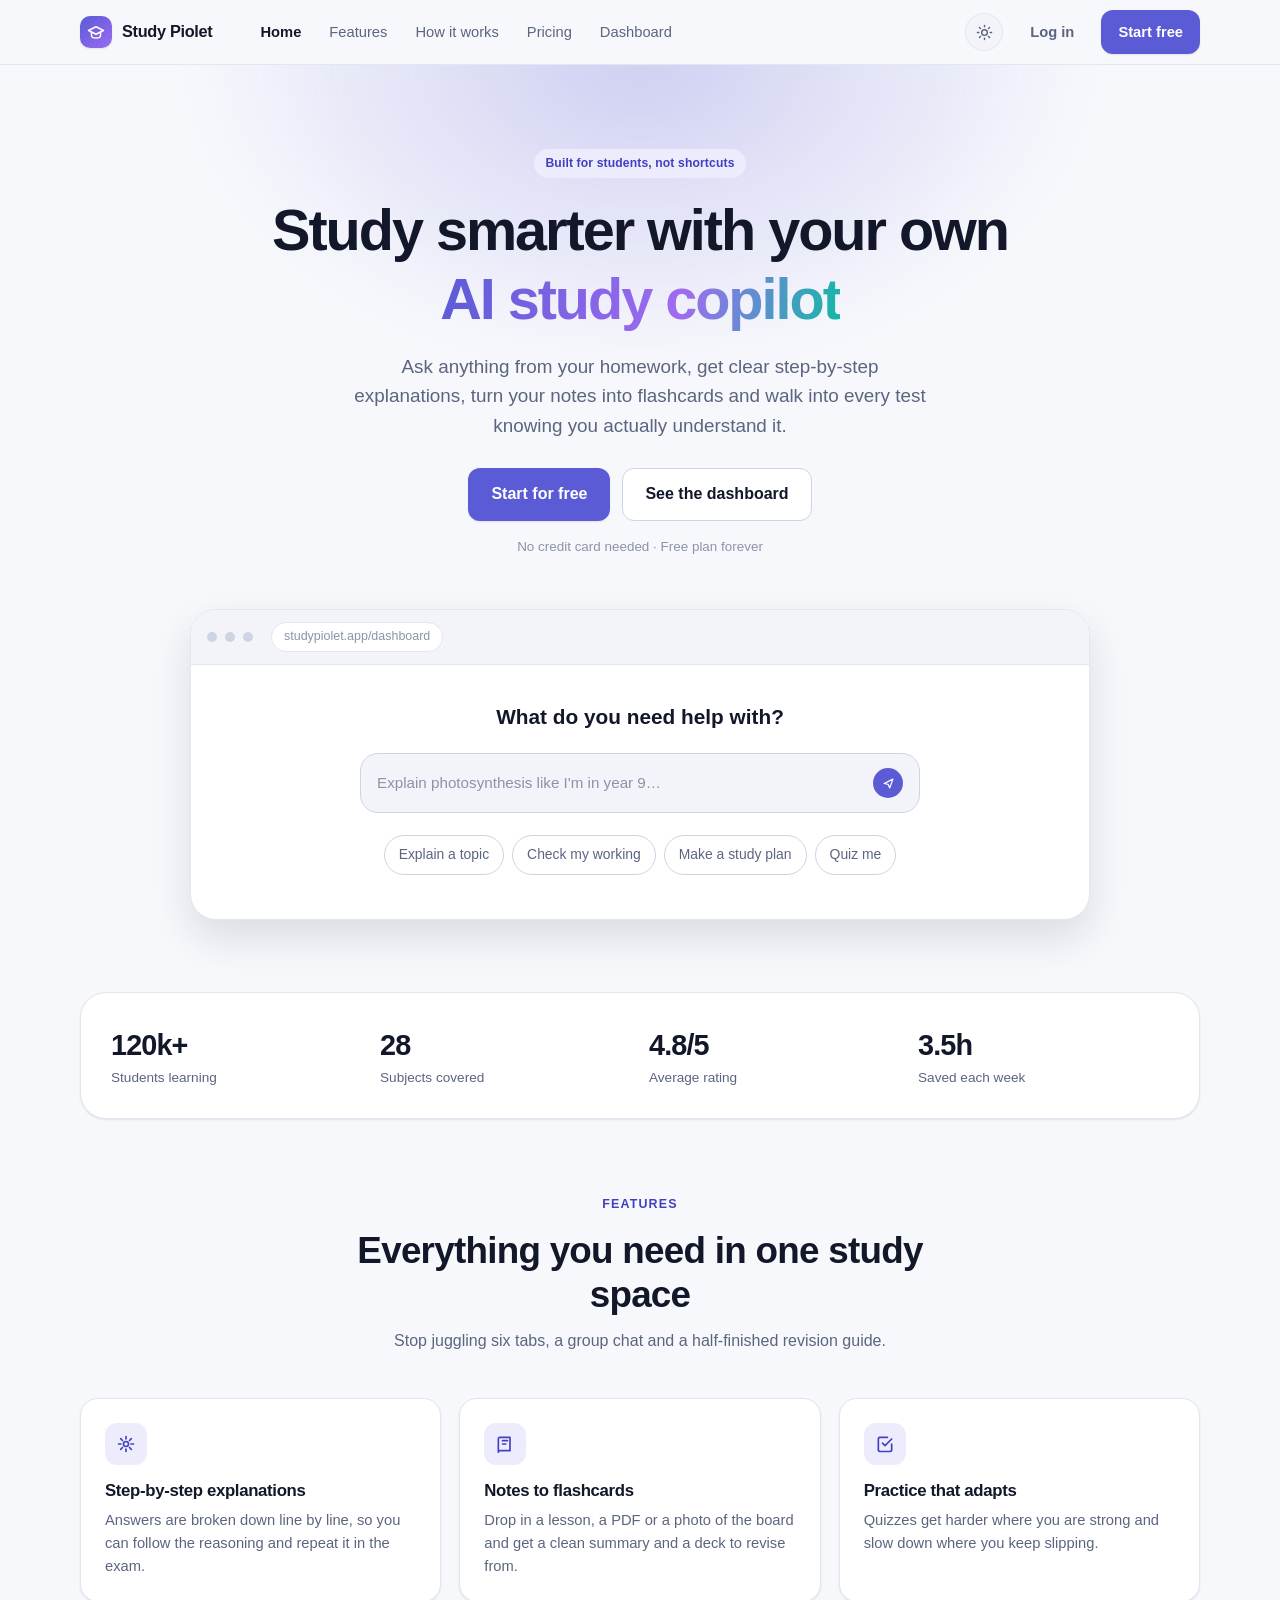
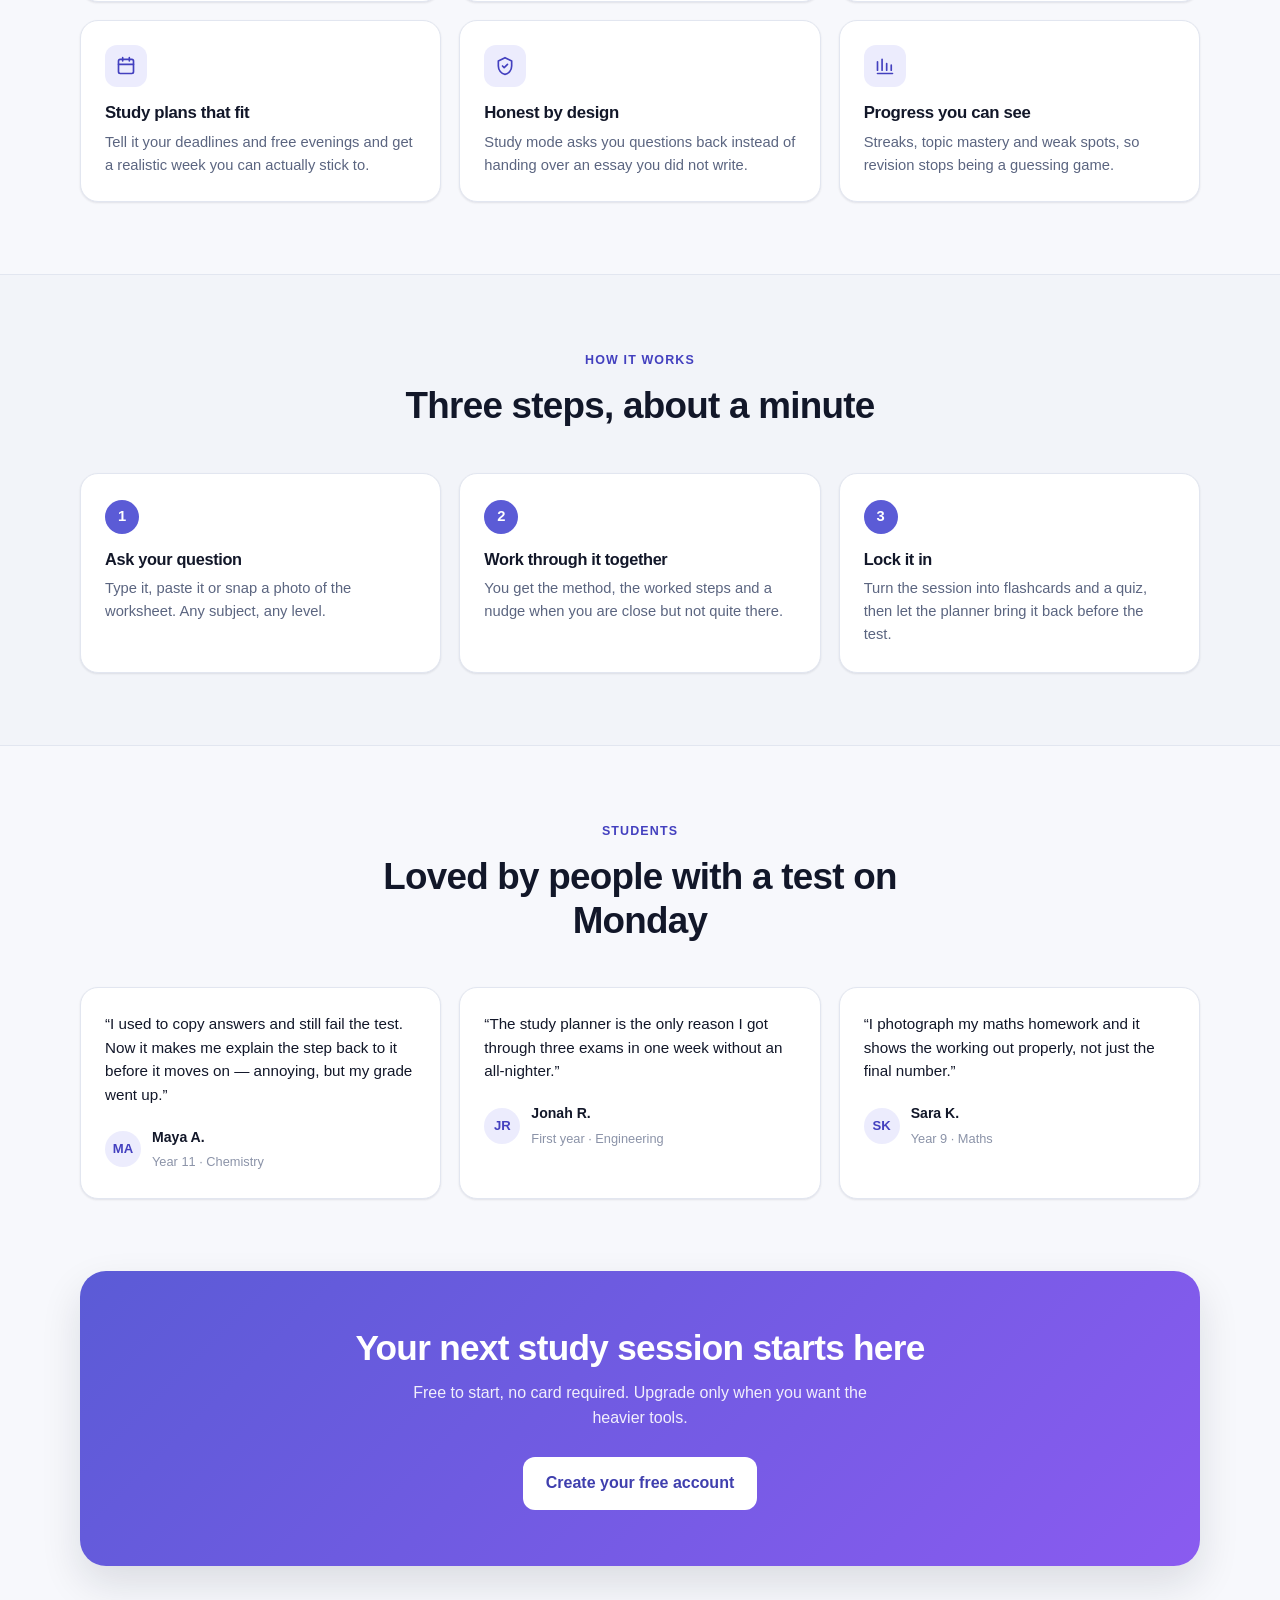
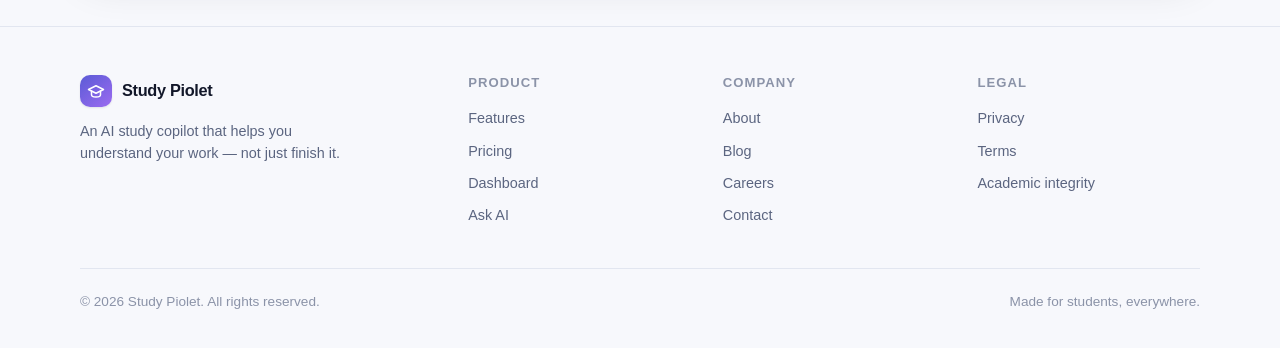
==== index.html @ 20c4942c "Add files via upload" ====
<!doctype html>
<html lang="en" data-theme="light">
<head>
<meta charset="utf-8" />
<meta name="viewport" content="width=device-width, initial-scale=1" />
<title>Study Piolet — Your AI study copilot</title>
<meta name="description" content="Study Piolet helps students understand homework, revise faster and stay on top of every subject — with step-by-step explanations instead of just answers." />
<link rel="icon" href="data:image/svg+xml,<svg xmlns='http://www.w3.org/2000/svg' viewBox='0 0 100 100'><rect width='100' height='100' rx='26' fill='%235b5bd6'/><path d='M50 22 84 40 50 58 16 40z' fill='white'/><path d='M30 48v18c0 7 9 12 20 12s20-5 20-12V48' stroke='white' stroke-width='7' fill='none' stroke-linecap='round'/></svg>" />
<style data-sp="core">
/* ============================================================
   Study Piolet — shared styles
   ============================================================ */

/* ---------- Tokens ---------- */
:root {
  --bg: #f7f8fc;
  --surface: #ffffff;
  --surface-2: #f2f4f9;
  --surface-3: #e9ecf5;
  --border: #e2e6f0;
  --border-strong: #cdd4e4;
  --text: #121729;
  --text-muted: #5b6580;
  --text-faint: #8b93a8;

  --brand: #5b5bd6;
  --brand-hover: #4b4bc4;
  --brand-soft: #ececfd;
  --brand-text: #4340bf;
  --accent: #14b8a6;
  --accent-soft: #dcfbf5;
  --warn-soft: #fff3da;
  --warn-text: #92610a;

  --shadow-sm: 0 1px 2px rgba(18, 23, 41, .06), 0 1px 3px rgba(18, 23, 41, .04);
  --shadow-md: 0 4px 12px rgba(18, 23, 41, .07), 0 2px 4px rgba(18, 23, 41, .04);
  --shadow-lg: 0 18px 40px rgba(18, 23, 41, .12);

  --r-sm: 8px;
  --r-md: 12px;
  --r-lg: 18px;
  --r-xl: 26px;

  --sidebar-w: 248px;
  --topbar-h: 64px;
  --maxw: 1160px;

  --font: "Inter", -apple-system, BlinkMacSystemFont, "Segoe UI", Roboto, Helvetica, Arial, sans-serif;
}

:root[data-theme="dark"] {
  --bg: #0d1017;
  --surface: #151923;
  --surface-2: #1b2130;
  --surface-3: #232a3c;
  --border: #262d3d;
  --border-strong: #38415a;
  --text: #eef1f8;
  --text-muted: #a2abc2;
  --text-faint: #7c869e;

  --brand: #7b7bf0;
  --brand-hover: #8d8df5;
  --brand-soft: #1e2140;
  --brand-text: #b3b3ff;
  --accent: #2dd4bf;
  --accent-soft: #10312f;
  --warn-soft: #3a2c0e;
  --warn-text: #f0c86a;

  --shadow-sm: 0 1px 2px rgba(0, 0, 0, .4);
  --shadow-md: 0 4px 14px rgba(0, 0, 0, .45);
  --shadow-lg: 0 20px 44px rgba(0, 0, 0, .55);
}

/* ---------- Base ---------- */
*, *::before, *::after { box-sizing: border-box; }

html { -webkit-text-size-adjust: 100%; }

body {
  margin: 0;
  font-family: var(--font);
  background: var(--bg);
  color: var(--text);
  line-height: 1.55;
  -webkit-font-smoothing: antialiased;
}

h1, h2, h3, h4 { margin: 0; line-height: 1.2; letter-spacing: -.02em; font-weight: 650; }
p { margin: 0; }
a { color: inherit; text-decoration: none; }
img, svg { display: block; max-width: 100%; }
button, input, textarea, select { font: inherit; color: inherit; }

:focus-visible {
  outline: 2px solid var(--brand);
  outline-offset: 2px;
  border-radius: 4px;
}

.container { width: 100%; max-width: var(--maxw); margin-inline: auto; padding-inline: 20px; }
.muted { color: var(--text-muted); }
.faint { color: var(--text-faint); }
.center { text-align: center; }
.sr-only {
  position: absolute; width: 1px; height: 1px; padding: 0; margin: -1px;
  overflow: hidden; clip: rect(0 0 0 0); white-space: nowrap; border: 0;
}

/* ---------- Brand mark ---------- */
.brand { display: inline-flex; align-items: center; gap: 10px; font-weight: 700; letter-spacing: -.02em; }
.brand-mark {
  width: 32px; height: 32px; border-radius: 10px; flex: none;
  display: grid; place-items: center;
  background: linear-gradient(140deg, var(--brand), #9b6bf0);
  color: #fff; box-shadow: var(--shadow-sm);
}
.brand-mark svg { width: 18px; height: 18px; }
.brand-name { font-size: 1.02rem; white-space: nowrap; }

/* ---------- Buttons ---------- */
.btn {
  --btn-bg: var(--surface);
  --btn-fg: var(--text);
  --btn-bd: var(--border-strong);
  display: inline-flex; align-items: center; justify-content: center; gap: 8px;
  padding: 10px 16px; border-radius: var(--r-md);
  background: var(--btn-bg); color: var(--btn-fg);
  border: 1px solid var(--btn-bd);
  font-size: .92rem; font-weight: 560; cursor: pointer;
  transition: transform .12s ease, background .15s ease, border-color .15s ease, opacity .15s ease;
  white-space: nowrap;
}
.btn:hover { transform: translateY(-1px); }
.btn:active { transform: translateY(0); }
.btn svg { width: 16px; height: 16px; }

.btn-primary { --btn-bg: var(--brand); --btn-fg: #fff; --btn-bd: transparent; box-shadow: var(--shadow-sm); }
.btn-primary:hover { --btn-bg: var(--brand-hover); }
.btn-ghost { --btn-bg: transparent; --btn-bd: transparent; color: var(--text-muted); }
.btn-ghost:hover { --btn-bg: var(--surface-2); color: var(--text); }
.btn-soft { --btn-bg: var(--brand-soft); --btn-fg: var(--brand-text); --btn-bd: transparent; }
.btn-danger { --btn-fg: #d94a4a; --btn-bd: var(--border-strong); }
.btn-danger:hover { --btn-bg: rgba(217, 74, 74, .08); }
.btn-lg { padding: 13px 22px; font-size: 1rem; border-radius: var(--r-md); }
.btn-block { width: 100%; }

/* ---------- Form fields ---------- */
.field { display: block; margin-bottom: 16px; }
.field-label { display: block; font-size: .85rem; font-weight: 560; margin-bottom: 6px; }
.input, .select, .textarea {
  width: 100%; padding: 11px 13px;
  background: var(--surface); border: 1px solid var(--border-strong);
  border-radius: var(--r-md); font-size: .95rem;
  transition: border-color .15s ease, box-shadow .15s ease;
}
.input::placeholder, .textarea::placeholder { color: var(--text-faint); }
.input:focus, .select:focus, .textarea:focus {
  outline: none; border-color: var(--brand);
  box-shadow: 0 0 0 3px color-mix(in srgb, var(--brand) 18%, transparent);
}
.textarea { resize: vertical; min-height: 96px; }
.hint { font-size: .8rem; color: var(--text-faint); margin-top: 6px; }

/* Switch */
.switch { position: relative; display: inline-flex; flex: none; width: 44px; height: 26px; }
.switch input { position: absolute; opacity: 0; width: 100%; height: 100%; margin: 0; cursor: pointer; }
.switch span {
  position: absolute; inset: 0; border-radius: 999px;
  background: var(--surface-3); border: 1px solid var(--border-strong);
  transition: background .18s ease, border-color .18s ease; pointer-events: none;
}
.switch span::after {
  content: ""; position: absolute; top: 3px; left: 3px;
  width: 18px; height: 18px; border-radius: 50%; background: #fff;
  box-shadow: var(--shadow-sm); transition: transform .18s ease;
}
.switch input:checked + span { background: var(--brand); border-color: var(--brand); }
.switch input:checked + span::after { transform: translateX(18px); }
.switch input:focus-visible + span { outline: 2px solid var(--brand); outline-offset: 2px; }

/* ---------- Badges / chips ---------- */
.badge {
  display: inline-flex; align-items: center; gap: 6px;
  padding: 4px 10px; border-radius: 999px;
  font-size: .76rem; font-weight: 560; letter-spacing: .01em;
  background: var(--surface-2); color: var(--text-muted); border: 1px solid var(--border);
}
.badge-brand { background: var(--brand-soft); color: var(--brand-text); border-color: transparent; }
.badge-accent { background: var(--accent-soft); color: var(--accent); border-color: transparent; }
.badge-warn { background: var(--warn-soft); color: var(--warn-text); border-color: transparent; }

.chip {
  display: inline-flex; align-items: center; gap: 7px;
  padding: 8px 14px; border-radius: 999px; cursor: pointer;
  background: var(--surface); border: 1px solid var(--border-strong);
  font-size: .87rem; color: var(--text-muted);
  transition: border-color .15s ease, color .15s ease, background .15s ease;
}
.chip:hover { border-color: var(--brand); color: var(--text); background: var(--surface-2); }

/* ---------- Cards ---------- */
.card {
  background: var(--surface); border: 1px solid var(--border);
  border-radius: var(--r-lg); box-shadow: var(--shadow-sm);
}
.card-pad { padding: 22px; }

/* ---------- Theme toggle ---------- */
.theme-toggle {
  width: 38px; height: 38px; flex: none; display: grid; place-items: center;
  border-radius: 50%; cursor: pointer;
  background: var(--surface-2); border: 1px solid var(--border);
  color: var(--text-muted); transition: color .15s ease, border-color .15s ease;
}
.theme-toggle:hover { color: var(--text); border-color: var(--border-strong); }
.theme-toggle svg { width: 17px; height: 17px; }
:root[data-theme="dark"] .icon-sun, :root:not([data-theme="dark"]) .icon-moon { display: none; }

/* ============================================================
   Marketing site (landing / pricing / auth header)
   ============================================================ */
.site-header {
  position: sticky; top: 0; z-index: 40;
  background: color-mix(in srgb, var(--bg) 85%, transparent);
  backdrop-filter: blur(12px);
  border-bottom: 1px solid var(--border);
}
.site-header .container { display: flex; align-items: center; gap: 18px; height: var(--topbar-h); }
.site-nav { display: flex; align-items: center; gap: 4px; margin-left: 18px; }
.site-nav a {
  padding: 8px 12px; border-radius: var(--r-sm);
  font-size: .92rem; color: var(--text-muted); transition: color .15s ease, background .15s ease;
}
.site-nav a:hover { color: var(--text); background: var(--surface-2); }
.site-nav a[aria-current="page"] { color: var(--text); font-weight: 560; }
.header-actions { display: flex; align-items: center; gap: 10px; margin-left: auto; }

.nav-toggle { display: none; }
.site-nav .nav-login { display: none; }

@media (max-width: 860px) {
  .site-nav {
    position: absolute; top: var(--topbar-h); left: 0; right: 0;
    flex-direction: column; align-items: stretch; gap: 2px; margin: 0; padding: 12px 20px 18px;
    background: var(--surface); border-bottom: 1px solid var(--border);
    box-shadow: var(--shadow-md);
  }
  .site-nav:not(.open) { display: none; }
  .site-nav a { padding: 12px; font-size: 1rem; }
  .header-actions .btn:not(.btn-primary) { display: none; }
  .nav-toggle { display: grid; }
  .site-nav .nav-login { display: block; color: var(--brand-text); font-weight: 560; }
}

/* Hero */
.hero { position: relative; overflow: hidden; padding: 84px 0 64px; }
.hero::before {
  content: ""; position: absolute; z-index: 0;
  top: -320px; left: 50%; transform: translateX(-50%);
  width: 900px; height: 620px; border-radius: 50%;
  background: radial-gradient(closest-side, color-mix(in srgb, var(--brand) 26%, transparent), transparent);
  filter: blur(18px); pointer-events: none;
}
.hero .container { position: relative; z-index: 1; }
.hero-inner { max-width: 760px; margin-inline: auto; text-align: center; }
.hero h1 { font-size: clamp(2.2rem, 6vw, 3.6rem); letter-spacing: -.035em; margin-bottom: 18px; }
.hero h1 .grad {
  background: linear-gradient(100deg, var(--brand), #a06bf0 60%, var(--accent));
  -webkit-background-clip: text; background-clip: text; color: transparent;
}
.hero-sub { font-size: clamp(1rem, 2.4vw, 1.18rem); color: var(--text-muted); max-width: 580px; margin: 0 auto 28px; }
.hero-cta { display: flex; flex-wrap: wrap; gap: 12px; justify-content: center; }
.hero-note { margin-top: 16px; font-size: .84rem; color: var(--text-faint); }

/* Hero preview panel */
.hero-preview {
  margin: 52px auto 0; max-width: 900px;
  background: var(--surface); border: 1px solid var(--border);
  border-radius: var(--r-xl); box-shadow: var(--shadow-lg); overflow: hidden;
}
.preview-bar {
  display: flex; align-items: center; gap: 8px;
  padding: 12px 16px; border-bottom: 1px solid var(--border); background: var(--surface-2);
}
.dot { width: 10px; height: 10px; border-radius: 50%; background: var(--border-strong); }
.preview-url {
  margin-left: 10px; font-size: .78rem; color: var(--text-faint);
  padding: 4px 12px; border-radius: 999px; background: var(--surface); border: 1px solid var(--border);
}
.preview-body { padding: 36px 28px 44px; text-align: center; }
.preview-body .preview-q { font-size: 1.3rem; font-weight: 600; margin-bottom: 20px; }
.preview-input {
  display: flex; align-items: center; gap: 12px; max-width: 560px; margin: 0 auto 22px;
  padding: 14px 16px; border-radius: var(--r-lg);
  background: var(--surface-2); border: 1px solid var(--border-strong);
  color: var(--text-faint); font-size: .95rem; text-align: left;
}
.preview-input .send {
  margin-left: auto; width: 30px; height: 30px; border-radius: 50%; flex: none;
  display: grid; place-items: center; background: var(--brand); color: #fff;
}
.preview-input .send svg { width: 15px; height: 15px; }
.preview-chips { display: flex; flex-wrap: wrap; gap: 8px; justify-content: center; }

/* Sections */
.section { padding: 72px 0; }
.section-head { max-width: 640px; margin: 0 auto 44px; text-align: center; }
.section-head h2 { font-size: clamp(1.7rem, 4vw, 2.3rem); margin-bottom: 12px; }
.section-head p { color: var(--text-muted); }
.eyebrow {
  display: inline-block; margin-bottom: 14px;
  font-size: .78rem; font-weight: 600; letter-spacing: .09em; text-transform: uppercase; color: var(--brand-text);
}

.grid { display: grid; gap: 18px; }
.grid-3 { grid-template-columns: repeat(3, 1fr); }
.grid-4 { grid-template-columns: repeat(4, 1fr); }
@media (max-width: 900px) { .grid-3, .grid-4 { grid-template-columns: repeat(2, 1fr); } }
@media (max-width: 600px) { .grid-3, .grid-4 { grid-template-columns: 1fr; } }

.feature { padding: 24px; }
.feature-icon {
  width: 42px; height: 42px; border-radius: var(--r-md); display: grid; place-items: center;
  background: var(--brand-soft); color: var(--brand-text); margin-bottom: 16px;
}
.feature-icon svg { width: 20px; height: 20px; }
.feature h3 { font-size: 1.05rem; margin-bottom: 8px; }
.feature p { font-size: .92rem; color: var(--text-muted); }

/* Steps */
.steps { counter-reset: step; }
.step { position: relative; padding: 26px 24px; }
.step-num {
  width: 34px; height: 34px; border-radius: 50%; display: grid; place-items: center;
  background: var(--brand); color: #fff; font-weight: 650; font-size: .92rem; margin-bottom: 16px;
}
.step h3 { font-size: 1.02rem; margin-bottom: 8px; }
.step p { font-size: .92rem; color: var(--text-muted); }

/* Stats strip */
.stats-strip {
  display: grid; grid-template-columns: repeat(4, 1fr); gap: 18px;
  padding: 30px; border-radius: var(--r-xl);
  background: var(--surface); border: 1px solid var(--border); box-shadow: var(--shadow-sm);
}
.stat-val { font-size: 1.8rem; font-weight: 680; letter-spacing: -.03em; }
.stat-lbl { font-size: .85rem; color: var(--text-muted); }
@media (max-width: 720px) { .stats-strip { grid-template-columns: repeat(2, 1fr); } }

/* Quote cards */
.quote { padding: 24px; }
.quote p { font-size: .95rem; margin-bottom: 18px; }
.quote-by { display: flex; align-items: center; gap: 11px; }
.avatar {
  width: 36px; height: 36px; border-radius: 50%; flex: none; display: grid; place-items: center;
  background: var(--brand-soft); color: var(--brand-text); font-size: .82rem; font-weight: 650;
}
.quote-by .name { font-size: .88rem; font-weight: 560; }
.quote-by .meta { font-size: .8rem; color: var(--text-faint); }

/* CTA band */
.cta-band {
  padding: 56px 32px; border-radius: var(--r-xl); text-align: center;
  background: linear-gradient(135deg, var(--brand), #8a5bf0);
  color: #fff; box-shadow: var(--shadow-lg);
}
.cta-band h2 { font-size: clamp(1.6rem, 4vw, 2.2rem); margin-bottom: 12px; }
.cta-band p { opacity: .9; max-width: 460px; margin: 0 auto 26px; }
.cta-band .btn { --btn-bg: #fff; --btn-fg: #3f3fae; --btn-bd: transparent; }

/* Footer */
.site-footer { border-top: 1px solid var(--border); padding: 48px 0 36px; margin-top: 40px; }
.footer-grid { display: grid; grid-template-columns: 1.6fr repeat(3, 1fr); gap: 32px; }
.footer-grid p { font-size: .9rem; color: var(--text-muted); margin-top: 12px; max-width: 280px; }
.footer-col h4 { font-size: .82rem; text-transform: uppercase; letter-spacing: .08em; color: var(--text-faint); margin-bottom: 12px; }
.footer-col a { display: block; font-size: .9rem; color: var(--text-muted); padding: 5px 0; }
.footer-col a:hover { color: var(--text); }
.footer-bottom {
  display: flex; flex-wrap: wrap; gap: 12px; justify-content: space-between;
  margin-top: 36px; padding-top: 22px; border-top: 1px solid var(--border);
  font-size: .85rem; color: var(--text-faint);
}
@media (max-width: 760px) { .footer-grid { grid-template-columns: 1fr 1fr; } }

/* ============================================================
   Auth page
   ============================================================ */
.auth-wrap { display: grid; grid-template-columns: 1fr 1fr; min-height: 100vh; }
.auth-aside {
  position: relative; overflow: hidden; padding: 48px;
  display: flex; flex-direction: column; justify-content: space-between;
  background: linear-gradient(150deg, #4b46c9, #7b4fd8 55%, #2fa8a0);
  color: #fff;
}
.auth-aside::after {
  content: ""; position: absolute; right: -140px; bottom: -160px;
  width: 420px; height: 420px; border-radius: 50%; background: rgba(255, 255, 255, .12);
}
.auth-aside-body { position: relative; z-index: 1; max-width: 400px; }
.auth-aside h2 { font-size: 2rem; margin-bottom: 14px; }
.auth-aside p { opacity: .88; }
.auth-points { list-style: none; padding: 0; margin: 28px 0 0; display: grid; gap: 14px; }
.auth-points li { display: flex; gap: 11px; align-items: flex-start; font-size: .94rem; opacity: .95; }
.auth-points svg { width: 18px; height: 18px; flex: none; margin-top: 2px; }
.auth-quote { position: relative; z-index: 1; font-size: .92rem; opacity: .9; max-width: 380px; }

.auth-main { display: flex; flex-direction: column; padding: 28px 24px 48px; }
.auth-top { display: flex; align-items: center; gap: 12px; }
.auth-top .theme-toggle { margin-left: auto; }
.auth-card { width: 100%; max-width: 396px; margin: auto; padding: 8px 0; }
.auth-card h1 { font-size: 1.7rem; margin-bottom: 8px; }
.auth-card .panel > .muted { font-size: .94rem; margin-bottom: 26px; }

.tabs {
  display: grid; grid-template-columns: 1fr 1fr; gap: 4px; padding: 4px; margin-bottom: 24px;
  background: var(--surface-2); border: 1px solid var(--border); border-radius: var(--r-md);
}
.tabs button {
  padding: 9px; border: 0; border-radius: var(--r-sm); background: transparent;
  color: var(--text-muted); font-size: .9rem; font-weight: 560; cursor: pointer;
  transition: background .15s ease, color .15s ease;
}
.tabs button[aria-selected="true"] { background: var(--surface); color: var(--text); box-shadow: var(--shadow-sm); }

.oauth-row { display: grid; gap: 10px; margin-bottom: 20px; }
.divider { display: flex; align-items: center; gap: 12px; margin: 20px 0; color: var(--text-faint); font-size: .8rem; }
.divider::before, .divider::after { content: ""; flex: 1; height: 1px; background: var(--border); }
.form-row { display: flex; align-items: center; justify-content: space-between; gap: 12px; margin-bottom: 18px; font-size: .86rem; }
.checkline { display: flex; align-items: center; gap: 8px; color: var(--text-muted); cursor: pointer; }
.auth-alt { margin-top: 22px; font-size: .9rem; color: var(--text-muted); text-align: center; }
.auth-alt button { background: none; border: 0; padding: 0; color: var(--brand-text); font-weight: 560; cursor: pointer; }
.link { color: var(--brand-text); font-weight: 560; }
.link:hover { text-decoration: underline; }

@media (max-width: 900px) { .auth-wrap { grid-template-columns: 1fr; } .auth-aside { display: none; } }

/* ============================================================
   App shell (dashboard / chat / settings)
   ============================================================ */
.app { min-height: 100vh; }

.sidebar {
  position: fixed; inset: 0 auto 0 0; z-index: 60;
  width: var(--sidebar-w); display: flex; flex-direction: column;
  padding: 18px 14px; background: var(--surface); border-right: 1px solid var(--border);
  overflow-y: auto; overscroll-behavior: contain;
}
.sidebar-brand { padding: 4px 8px 20px; }
.side-nav { display: grid; gap: 3px; }
.side-label {
  padding: 18px 10px 8px; font-size: .72rem; font-weight: 600;
  letter-spacing: .09em; text-transform: uppercase; color: var(--text-faint);
}
.side-link {
  display: flex; align-items: center; gap: 11px;
  padding: 9px 11px; border-radius: var(--r-md);
  font-size: .91rem; color: var(--text-muted);
  transition: background .15s ease, color .15s ease;
}
.side-link svg { width: 17px; height: 17px; flex: none; }
.side-link:hover { background: var(--surface-2); color: var(--text); }
.side-link[aria-current="page"] { background: var(--brand-soft); color: var(--brand-text); font-weight: 560; }
.side-link .count { margin-left: auto; font-size: .76rem; color: var(--text-faint); }

.side-foot { margin-top: auto; display: grid; gap: 12px; }
.usage-card { padding: 14px; border-radius: var(--r-md); background: var(--surface-2); border: 1px solid var(--border); }
.usage-top { display: flex; justify-content: space-between; align-items: center; font-size: .82rem; margin-bottom: 9px; }
.meter { height: 6px; border-radius: 999px; background: var(--surface-3); overflow: hidden; }
.meter i { display: block; height: 100%; border-radius: 999px; background: linear-gradient(90deg, var(--brand), #9b6bf0); }
.usage-card p { font-size: .78rem; color: var(--text-faint); margin-top: 9px; }

.user-pill {
  display: flex; align-items: center; gap: 10px; padding: 9px 10px;
  border-radius: var(--r-md); border: 1px solid var(--border); background: var(--surface);
}
.user-pill > span:last-child { min-width: 0; }
.user-pill .name { font-size: .87rem; font-weight: 560; line-height: 1.2; }
.user-pill .meta { font-size: .76rem; color: var(--text-faint); }

.app-main { margin-left: var(--sidebar-w); min-height: 100vh; display: flex; flex-direction: column; }

.topbar {
  position: sticky; top: 0; z-index: 30;
  display: flex; align-items: center; gap: 12px; height: var(--topbar-h);
  padding: 0 24px; border-bottom: 1px solid var(--border);
  background: color-mix(in srgb, var(--bg) 88%, transparent); backdrop-filter: blur(12px);
}
.topbar h1 { font-size: 1.05rem; font-weight: 620; }
.topbar .spacer { margin-left: auto; }
.topbar-actions { display: flex; align-items: center; gap: 10px; }

.icon-btn {
  width: 38px; height: 38px; flex: none; display: grid; place-items: center;
  border-radius: var(--r-md); cursor: pointer;
  background: transparent; border: 1px solid transparent; color: var(--text-muted);
  transition: background .15s ease, color .15s ease;
}
.icon-btn:hover { background: var(--surface-2); color: var(--text); }
.icon-btn svg { width: 19px; height: 19px; }

.menu-btn { display: none; }
.scrim { display: none; }

@media (max-width: 1000px) {
  .sidebar { transform: translateX(-100%); transition: transform .22s ease; box-shadow: var(--shadow-lg); }
  .sidebar.open { transform: none; }
  .app-main { margin-left: 0; }
  .menu-btn { display: grid; }
  .scrim.show { display: block; position: fixed; inset: 0; z-index: 50; background: rgba(8, 10, 18, .5); }
}

.page { flex: 1; width: 100%; max-width: 1000px; margin-inline: auto; padding: 32px 24px 64px; }

/* Keep the top bar from crowding on phones: actions collapse to icons. */
@media (max-width: 640px) {
  .topbar h1 { font-size: 1rem; }
  .topbar-actions { gap: 2px; }
  .topbar-actions .btn { font-size: 0; gap: 0; padding: 9px; border-radius: var(--r-md); }
  .topbar-actions .btn svg { width: 19px; height: 19px; }
}
@media (max-width: 640px) { .page { padding: 24px 16px 48px; } .topbar { padding: 0 14px; } }

/* ---------- Dashboard ---------- */
.greeting { margin-bottom: 26px; }
.greeting h2 { font-size: clamp(1.5rem, 4vw, 2rem); margin-bottom: 6px; }

.ask-box {
  padding: 20px; border-radius: var(--r-xl);
  background: var(--surface); border: 1px solid var(--border-strong);
  box-shadow: var(--shadow-md); transition: border-color .15s ease, box-shadow .15s ease;
}
.ask-box:focus-within { border-color: var(--brand); box-shadow: var(--shadow-md), 0 0 0 4px color-mix(in srgb, var(--brand) 14%, transparent); }
.ask-box textarea {
  width: 100%; border: 0; background: transparent; resize: none; outline: none;
  font-size: clamp(1.05rem, 2.6vw, 1.25rem); line-height: 1.5; min-height: 64px;
}
.ask-box textarea::placeholder { color: var(--text-faint); }
.ask-tools { display: flex; align-items: center; gap: 8px; margin-top: 12px; flex-wrap: wrap; }
.ask-tools .spacer { margin-left: auto; }
.tool-btn {
  display: inline-flex; align-items: center; gap: 7px;
  padding: 7px 12px; border-radius: 999px; cursor: pointer;
  background: var(--surface-2); border: 1px solid var(--border);
  font-size: .84rem; color: var(--text-muted); transition: color .15s ease, border-color .15s ease;
}
.tool-btn:hover { color: var(--text); border-color: var(--border-strong); }
.tool-btn svg { width: 15px; height: 15px; }
.send-btn {
  width: 40px; height: 40px; flex: none; display: grid; place-items: center;
  border-radius: 50%; border: 0; cursor: pointer;
  background: var(--brand); color: #fff; box-shadow: var(--shadow-sm);
  transition: background .15s ease, transform .12s ease;
}
.send-btn:hover { background: var(--brand-hover); transform: translateY(-1px); }
.send-btn svg { width: 17px; height: 17px; }

.suggest-row { display: flex; flex-wrap: wrap; gap: 9px; margin: 16px 0 34px; }

.section-title { display: flex; align-items: center; gap: 12px; margin: 34px 0 14px; }
.section-title h3 { font-size: 1.02rem; }
.section-title a { margin-left: auto; font-size: .86rem; color: var(--brand-text); font-weight: 560; }

.action-card { display: flex; gap: 14px; padding: 18px; transition: transform .14s ease, border-color .14s ease; }
.action-card:hover { transform: translateY(-2px); border-color: var(--border-strong); }
.action-icon {
  width: 38px; height: 38px; flex: none; border-radius: var(--r-md);
  display: grid; place-items: center; background: var(--brand-soft); color: var(--brand-text);
}
.action-icon svg { width: 18px; height: 18px; }
.action-card > span:last-child { display: block; min-width: 0; }
.action-card h4 { font-size: .95rem; margin-bottom: 4px; }
.action-card p { font-size: .85rem; color: var(--text-muted); }

.list { display: grid; gap: 10px; }
.list-item {
  display: flex; align-items: center; gap: 14px; padding: 14px 16px;
  background: var(--surface); border: 1px solid var(--border);
  border-radius: var(--r-md); transition: border-color .14s ease, background .14s ease;
}
.list-item:hover { border-color: var(--border-strong); background: var(--surface-2); }
.list-item .li-icon {
  width: 34px; height: 34px; flex: none; border-radius: var(--r-sm);
  display: grid; place-items: center; background: var(--surface-2); color: var(--text-muted);
}
.list-item .li-icon svg { width: 16px; height: 16px; }
.list-item .li-body { min-width: 0; display: block; }
.list-item .li-title {
  display: block; font-size: .92rem; font-weight: 540;
  white-space: nowrap; overflow: hidden; text-overflow: ellipsis;
}
.list-item .li-meta { display: block; font-size: .8rem; color: var(--text-faint); }
.list-item .li-right { margin-left: auto; font-size: .8rem; color: var(--text-faint); white-space: nowrap; }
@media (max-width: 520px) { .list-item .li-right { display: none; } }

.stat-card { padding: 18px; }
.stat-card .k { font-size: .82rem; color: var(--text-muted); margin-bottom: 6px; }
.stat-card .v { font-size: 1.6rem; font-weight: 680; letter-spacing: -.03em; }
.stat-card .d { font-size: .78rem; color: var(--accent); margin-top: 4px; }

/* ---------- Chat page ---------- */
.chat-layout { display: flex; flex-direction: column; flex: 1; min-height: 0; }
.chat-scroll { flex: 1; overflow-y: auto; padding: 28px 0 8px; }
.chat-inner { width: 100%; max-width: 760px; margin-inline: auto; padding-inline: 24px; }
@media (max-width: 640px) { .chat-inner { padding-inline: 16px; } }

.chat-empty { text-align: center; padding: 48px 0 32px; }
.chat-empty .orb {
  width: 60px; height: 60px; border-radius: 20px; margin: 0 auto 20px;
  display: grid; place-items: center; color: #fff;
  background: linear-gradient(140deg, var(--brand), #9b6bf0); box-shadow: var(--shadow-md);
}
.chat-empty .orb svg { width: 28px; height: 28px; }
.chat-empty h2 { font-size: 1.5rem; margin-bottom: 8px; }
.chat-empty p { color: var(--text-muted); max-width: 400px; margin: 0 auto; font-size: .95rem; }

.prompt-grid { display: grid; grid-template-columns: repeat(2, 1fr); gap: 10px; margin-top: 28px; text-align: left; }
@media (max-width: 600px) { .prompt-grid { grid-template-columns: 1fr; } }
.prompt-card {
  padding: 14px 16px; border-radius: var(--r-md); cursor: pointer;
  background: var(--surface); border: 1px solid var(--border);
  transition: border-color .14s ease, transform .14s ease;
}
.prompt-card:hover { border-color: var(--brand); transform: translateY(-1px); }
.prompt-card .t { display: block; font-size: .9rem; font-weight: 540; margin-bottom: 3px; }
.prompt-card .s { display: block; font-size: .82rem; color: var(--text-faint); }

.msg { display: flex; gap: 13px; margin-bottom: 26px; }
.msg-avatar {
  width: 30px; height: 30px; flex: none; border-radius: 9px;
  display: grid; place-items: center; font-size: .75rem; font-weight: 650;
}
.msg-avatar.you { background: var(--surface-3); color: var(--text-muted); }
.msg-avatar.ai { background: linear-gradient(140deg, var(--brand), #9b6bf0); color: #fff; }
.msg-avatar svg { width: 16px; height: 16px; }
.msg-body { min-width: 0; flex: 1; }
.msg-who { font-size: .82rem; font-weight: 600; margin-bottom: 5px; }
.msg-text { font-size: .95rem; color: var(--text-muted); }
/* Photo attachments */
.msg-image {
  display: block; max-width: 260px; width: 100%; height: auto;
  border-radius: var(--r-md); border: 1px solid var(--border); margin-bottom: 10px;
}
.photo-chip {
  display: flex; align-items: center; gap: 10px;
  padding: 8px 10px; margin-bottom: 10px;
  background: var(--surface); border: 1px solid var(--border-strong);
  border-radius: var(--r-md); font-size: .85rem; color: var(--text-muted);
}
.photo-chip[hidden] { display: none; }
.photo-chip img { width: 38px; height: 38px; object-fit: cover; border-radius: var(--r-sm); flex: none; }
.photo-chip span { overflow: hidden; text-overflow: ellipsis; white-space: nowrap; }
.photo-remove {
  margin-left: auto; flex: none; width: 26px; height: 26px; border-radius: 50%;
  border: 0; cursor: pointer; background: var(--surface-2); color: var(--text-muted);
  font-size: 1.05rem; line-height: 1;
}
.photo-remove:hover { background: var(--surface-3); color: var(--text); }

/* Live chat message styling */
.msg-text { white-space: pre-wrap; }
.msg-text.error { color: #d94a4a; }
.msg-text.typing { display: flex; gap: 5px; align-items: center; height: 22px; }
.msg-text.typing span {
  width: 7px; height: 7px; border-radius: 50%; background: var(--text-faint);
  animation: sp-blink 1.2s infinite ease-in-out;
}
.msg-text.typing span:nth-child(2) { animation-delay: .18s; }
.msg-text.typing span:nth-child(3) { animation-delay: .36s; }
@keyframes sp-blink { 0%, 80%, 100% { opacity: .22; } 40% { opacity: 1; } }

.chat-notice {
  display: flex; flex-wrap: wrap; gap: 6px; align-items: center;
  padding: 12px 14px; margin-bottom: 18px;
  background: var(--brand-soft); color: var(--brand-text);
  border-radius: var(--r-md); font-size: .87rem;
}
.chat-notice[hidden] { display: none; }

.msg-placeholder {
  padding: 16px; border-radius: var(--r-md);
  background: var(--surface-2); border: 1px dashed var(--border-strong);
  font-size: .9rem; color: var(--text-faint);
}
.skeleton-line { height: 9px; border-radius: 999px; background: var(--surface-3); margin-bottom: 9px; }
.skeleton-line:nth-child(2) { width: 88%; }
.skeleton-line:nth-child(3) { width: 62%; margin-bottom: 0; }

.composer-wrap {
  position: sticky; bottom: 0;
  padding: 12px 0 20px;
  background: linear-gradient(to top, var(--bg) 62%, transparent);
}
.composer {
  display: flex; align-items: flex-end; gap: 10px; padding: 12px 12px 12px 16px;
  background: var(--surface); border: 1px solid var(--border-strong);
  border-radius: var(--r-lg); box-shadow: var(--shadow-md);
  transition: border-color .15s ease;
}
.composer:focus-within { border-color: var(--brand); }
.composer textarea {
  flex: 1; border: 0; background: transparent; outline: none; resize: none;
  font-size: .97rem; line-height: 1.5; max-height: 180px; padding: 6px 0;
}
.composer-foot {
  display: flex; align-items: center; gap: 10px; justify-content: space-between;
  margin-top: 10px; font-size: .78rem; color: var(--text-faint);
}
@media (max-width: 560px) {
  .composer-foot { flex-direction: column; align-items: flex-start; gap: 3px; }
  .chat-empty { padding-top: 24px; }
}

/* ---------- Pricing ---------- */
.billing-toggle {
  display: inline-flex; align-items: center; gap: 12px; margin: 0 auto 40px;
  padding: 6px 8px 6px 14px; border-radius: 999px;
  background: var(--surface); border: 1px solid var(--border); box-shadow: var(--shadow-sm);
  font-size: .9rem;
}
.billing-toggle .lbl { color: var(--text-muted); transition: color .15s ease; }
.billing-toggle .lbl.active { color: var(--text); font-weight: 560; }

.price-grid {
  display: grid; grid-template-columns: repeat(2, 1fr); gap: 20px; align-items: start;
  max-width: 760px; margin-inline: auto;
}
@media (max-width: 720px) { .price-grid { grid-template-columns: 1fr; max-width: 460px; } }

.plan { padding: 26px; display: flex; flex-direction: column; height: 100%; }
.price-grid { padding-top: 12px; }
.plan.featured { border-color: var(--brand); box-shadow: var(--shadow-lg); position: relative; }
.plan.featured::before {
  content: "Most popular"; position: absolute; top: -12px; left: 50%; transform: translateX(-50%);
  padding: 4px 12px; border-radius: 999px; background: var(--brand); color: #fff;
  font-size: .74rem; font-weight: 600; white-space: nowrap;
}
.plan h3 { font-size: 1.1rem; margin-bottom: 6px; }
.plan .plan-desc { font-size: .88rem; color: var(--text-muted); min-height: 40px; }
.plan .price { display: flex; align-items: baseline; gap: 6px; margin: 18px 0 4px; }
.plan .price .amt { font-size: 2.4rem; font-weight: 700; letter-spacing: -.04em; }
.plan .price .per { font-size: .88rem; color: var(--text-faint); }
.plan .price-note { font-size: .8rem; color: var(--text-faint); min-height: 20px; margin-bottom: 20px; }
.plan .btn { margin-bottom: 22px; }
.plan ul { list-style: none; padding: 0; margin: 0; display: grid; gap: 11px; }
.plan li { display: flex; gap: 10px; align-items: flex-start; font-size: .89rem; color: var(--text-muted); }
.plan li svg { width: 16px; height: 16px; flex: none; margin-top: 3px; color: var(--accent); }
.plan li.off { color: var(--text-faint); }
.plan li.off svg { color: var(--text-faint); }

.compare { width: 100%; border-collapse: collapse; font-size: .9rem; }
.compare th, .compare td { padding: 13px 16px; border-bottom: 1px solid var(--border); text-align: left; }
.compare th { font-size: .82rem; color: var(--text-faint); font-weight: 600; }
.compare td:not(:first-child), .compare th:not(:first-child) { text-align: center; }
.compare tbody td:first-child { color: var(--text-muted); }
.compare svg { width: 17px; height: 17px; display: inline-block; vertical-align: middle; }
.table-scroll { overflow-x: auto; border-radius: var(--r-lg); border: 1px solid var(--border); background: var(--surface); }

.faq { display: grid; gap: 10px; max-width: 720px; margin-inline: auto; }
.faq details {
  padding: 16px 20px; background: var(--surface);
  border: 1px solid var(--border); border-radius: var(--r-md);
}
.faq summary {
  cursor: pointer; font-size: .95rem; font-weight: 560; list-style: none;
  display: flex; align-items: center; gap: 12px;
}
.faq summary::-webkit-details-marker { display: none; }
.faq summary::after { content: "+"; margin-left: auto; color: var(--text-faint); font-size: 1.2rem; line-height: 1; }
.faq details[open] summary::after { content: "–"; }
.faq p { margin-top: 12px; font-size: .9rem; color: var(--text-muted); }

/* ---------- Settings ---------- */
.settings-layout { display: grid; grid-template-columns: 200px 1fr; gap: 28px; align-items: start; }
@media (max-width: 820px) { .settings-layout { grid-template-columns: 1fr; gap: 18px; } }

.settings-nav { display: grid; gap: 3px; position: sticky; top: calc(var(--topbar-h) + 20px); }
@media (max-width: 820px) {
  .settings-nav {
    position: static; grid-auto-flow: column; grid-auto-columns: max-content;
    overflow-x: auto; gap: 6px; padding-bottom: 6px;
  }
}
.settings-nav button {
  display: flex; align-items: center; gap: 10px; text-align: left;
  padding: 9px 12px; border-radius: var(--r-md); cursor: pointer;
  background: transparent; border: 1px solid transparent;
  font-size: .9rem; color: var(--text-muted); white-space: nowrap;
  transition: background .15s ease, color .15s ease;
}
.settings-nav button svg { width: 16px; height: 16px; flex: none; }
.settings-nav button:hover { background: var(--surface-2); color: var(--text); }
.settings-nav button[aria-selected="true"] { background: var(--brand-soft); color: var(--brand-text); font-weight: 560; }

.panel { display: none; }
.panel.active { display: block; }
.panel-card { padding: 24px; margin-bottom: 18px; }
.panel-card > h3 { font-size: 1.02rem; margin-bottom: 4px; }
.panel-card > .muted { font-size: .88rem; margin-bottom: 20px; }

.row {
  display: flex; align-items: center; gap: 16px;
  padding: 15px 0; border-top: 1px solid var(--border);
}
.row:first-of-type { border-top: 0; padding-top: 0; }
.row .row-body { min-width: 0; }
.row .row-title { font-size: .92rem; font-weight: 540; }
.row .row-desc { font-size: .84rem; color: var(--text-muted); }
.row .row-ctl { margin-left: auto; flex: none; }
@media (max-width: 520px) {
  .row { flex-wrap: wrap; }
  .row .row-ctl { margin-left: 0; width: 100%; }
  .row .row-ctl .select, .row .row-ctl .input { width: 100%; }
}

.form-grid { display: grid; grid-template-columns: 1fr 1fr; gap: 0 16px; }
@media (max-width: 600px) { .form-grid { grid-template-columns: 1fr; } }

.avatar-row { display: flex; align-items: center; gap: 16px; margin-bottom: 24px; flex-wrap: wrap; }
.avatar-lg {
  width: 62px; height: 62px; border-radius: 18px; flex: none; display: grid; place-items: center;
  background: linear-gradient(140deg, var(--brand), #9b6bf0); color: #fff; font-size: 1.3rem; font-weight: 650;
}

.theme-picker { display: grid; grid-template-columns: repeat(3, 1fr); gap: 12px; }
.theme-opt { cursor: pointer; }
.theme-opt input { position: absolute; opacity: 0; pointer-events: none; }
.theme-opt .swatch {
  height: 62px; border-radius: var(--r-md); border: 2px solid var(--border);
  overflow: hidden; display: flex; transition: border-color .15s ease;
}
.theme-opt .swatch .a, .theme-opt .swatch .b { flex: 1; }
.theme-opt input:checked + .swatch { border-color: var(--brand); }
.theme-opt .cap { display: block; text-align: center; font-size: .84rem; margin-top: 8px; color: var(--text-muted); }
.theme-opt input:checked ~ .cap { color: var(--text); font-weight: 540; }

.danger-zone { border-color: color-mix(in srgb, #d94a4a 30%, var(--border)); }

.save-bar {
  display: flex; gap: 10px; justify-content: flex-end; flex-wrap: wrap;
  padding-top: 4px;
}

/* ---------- UI-only notice ---------- */
.ui-note {
  display: flex; align-items: flex-start; gap: 10px;
  padding: 12px 14px; border-radius: var(--r-md); margin-bottom: 20px;
  background: var(--warn-soft); color: var(--warn-text);
  font-size: .85rem; border: 1px solid transparent;
}
.ui-note svg { width: 16px; height: 16px; flex: none; margin-top: 2px; }

@media (prefers-reduced-motion: reduce) {
  *, *::before, *::after { transition-duration: .01ms !important; animation-duration: .01ms !important; }
}

</style>
<script data-sp="theme">
/* Applies the saved theme before first paint to avoid a flash of the wrong theme. */
(function () {
  try {
    var saved = localStorage.getItem("sp-theme");
    var mode = saved || "system";
    var dark = mode === "dark" ||
      (mode === "system" && window.matchMedia("(prefers-color-scheme: dark)").matches);
    document.documentElement.setAttribute("data-theme", dark ? "dark" : "light");
  } catch (e) {
    document.documentElement.setAttribute("data-theme", "light");
  }
})();

</script>
</head>
<body>

<header class="site-header">
  <div class="container">
    <a class="brand" href="index.html">
      <span class="brand-mark" aria-hidden="true">
        <svg viewBox="0 0 24 24" fill="none" stroke="currentColor" stroke-width="2" stroke-linecap="round" stroke-linejoin="round"><path d="M22 10 12 5 2 10l10 5 10-5Z"/><path d="M6 12v5c0 1.7 2.7 3 6 3s6-1.3 6-3v-5"/></svg>
      </span>
      <span class="brand-name">Study Piolet</span>
    </a>

    <nav class="site-nav" data-site-nav aria-label="Main">
      <a href="index.html" aria-current="page">Home</a>
      <a href="index.html#features">Features</a>
      <a href="index.html#how">How it works</a>
      <a href="pricing.html">Pricing</a>
      <a href="dashboard.html">Dashboard</a>
      <a class="nav-login" href="login.html">Log in</a>
    </nav>

    <div class="header-actions">
      <button class="theme-toggle" data-theme-toggle aria-label="Toggle dark mode">
        <svg class="icon-sun" viewBox="0 0 24 24" fill="none" stroke="currentColor" stroke-width="2" stroke-linecap="round"><circle cx="12" cy="12" r="4"/><path d="M12 2v2M12 20v2M4.9 4.9l1.4 1.4M17.7 17.7l1.4 1.4M2 12h2M20 12h2M6.3 17.7l-1.4 1.4M19.1 4.9l-1.4 1.4"/></svg>
        <svg class="icon-moon" viewBox="0 0 24 24" fill="none" stroke="currentColor" stroke-width="2" stroke-linecap="round" stroke-linejoin="round"><path d="M21 12.8A9 9 0 1 1 11.2 3a7 7 0 0 0 9.8 9.8Z"/></svg>
      </button>
      <a class="btn btn-ghost" href="login.html">Log in</a>
      <a class="btn btn-primary" href="login.html#signup">Start free</a>
      <button class="theme-toggle nav-toggle" data-nav-toggle aria-label="Menu" aria-expanded="false">
        <svg viewBox="0 0 24 24" fill="none" stroke="currentColor" stroke-width="2" stroke-linecap="round"><path d="M3 6h18M3 12h18M3 18h18"/></svg>
      </button>
    </div>
  </div>
</header>

<main>
  <!-- Hero -->
  <section class="hero">
    <div class="container">
      <div class="hero-inner">
        <span class="badge badge-brand">Built for students, not shortcuts</span>
        <h1 style="margin-top:18px">Study smarter with your own <span class="grad">AI study copilot</span></h1>
        <p class="hero-sub">
          Ask anything from your homework, get clear step-by-step explanations, turn your notes
          into flashcards and walk into every test knowing you actually understand it.
        </p>
        <div class="hero-cta">
          <a class="btn btn-primary btn-lg" href="login.html#signup">Start for free</a>
          <a class="btn btn-lg" href="dashboard.html">See the dashboard</a>
        </div>
        <p class="hero-note">No credit card needed · Free plan forever</p>
      </div>

      <div class="hero-preview">
        <div class="preview-bar">
          <span class="dot"></span><span class="dot"></span><span class="dot"></span>
          <span class="preview-url">studypiolet.app/dashboard</span>
        </div>
        <div class="preview-body">
          <p class="preview-q">What do you need help with?</p>
          <div class="preview-input">
            <span>Explain photosynthesis like I'm in year 9…</span>
            <span class="send" aria-hidden="true">
              <svg viewBox="0 0 24 24" fill="none" stroke="currentColor" stroke-width="2" stroke-linecap="round" stroke-linejoin="round"><path d="m5 12 14-7-5 14-2.5-5.5L5 12Z"/></svg>
            </span>
          </div>
          <div class="preview-chips">
            <span class="chip">Explain a topic</span>
            <span class="chip">Check my working</span>
            <span class="chip">Make a study plan</span>
            <span class="chip">Quiz me</span>
          </div>
        </div>
      </div>
    </div>
  </section>

  <!-- Stats -->
  <section class="container" style="margin-top:8px">
    <div class="stats-strip">
      <div><div class="stat-val">120k+</div><div class="stat-lbl">Students learning</div></div>
      <div><div class="stat-val">28</div><div class="stat-lbl">Subjects covered</div></div>
      <div><div class="stat-val">4.8/5</div><div class="stat-lbl">Average rating</div></div>
      <div><div class="stat-val">3.5h</div><div class="stat-lbl">Saved each week</div></div>
    </div>
  </section>

  <!-- Features -->
  <section class="section" id="features">
    <div class="container">
      <div class="section-head">
        <span class="eyebrow">Features</span>
        <h2>Everything you need in one study space</h2>
        <p>Stop juggling six tabs, a group chat and a half-finished revision guide.</p>
      </div>

      <div class="grid grid-3">
        <article class="card feature">
          <div class="feature-icon"><svg viewBox="0 0 24 24" fill="none" stroke="currentColor" stroke-width="2" stroke-linecap="round" stroke-linejoin="round"><path d="M12 3v3M12 18v3M3 12h3M18 12h3M5.6 5.6 7.8 7.8M16.2 16.2l2.2 2.2M5.6 18.4l2.2-2.2M16.2 7.8l2.2-2.2"/><circle cx="12" cy="12" r="3"/></svg></div>
          <h3>Step-by-step explanations</h3>
          <p>Answers are broken down line by line, so you can follow the reasoning and repeat it in the exam.</p>
        </article>

        <article class="card feature">
          <div class="feature-icon"><svg viewBox="0 0 24 24" fill="none" stroke="currentColor" stroke-width="2" stroke-linecap="round" stroke-linejoin="round"><path d="M4 19.5V6a2 2 0 0 1 2-2h12v16H6a2 2 0 0 0-2 2V19.5Z"/><path d="M9 8h6M9 12h4"/></svg></div>
          <h3>Notes to flashcards</h3>
          <p>Drop in a lesson, a PDF or a photo of the board and get a clean summary and a deck to revise from.</p>
        </article>

        <article class="card feature">
          <div class="feature-icon"><svg viewBox="0 0 24 24" fill="none" stroke="currentColor" stroke-width="2" stroke-linecap="round" stroke-linejoin="round"><path d="M9 11l3 3 8-8"/><path d="M20 12v7a2 2 0 0 1-2 2H6a2 2 0 0 1-2-2V6a2 2 0 0 1 2-2h9"/></svg></div>
          <h3>Practice that adapts</h3>
          <p>Quizzes get harder where you are strong and slow down where you keep slipping.</p>
        </article>

        <article class="card feature">
          <div class="feature-icon"><svg viewBox="0 0 24 24" fill="none" stroke="currentColor" stroke-width="2" stroke-linecap="round" stroke-linejoin="round"><rect x="3" y="4" width="18" height="17" rx="2"/><path d="M8 2v4M16 2v4M3 10h18"/></svg></div>
          <h3>Study plans that fit</h3>
          <p>Tell it your deadlines and free evenings and get a realistic week you can actually stick to.</p>
        </article>

        <article class="card feature">
          <div class="feature-icon"><svg viewBox="0 0 24 24" fill="none" stroke="currentColor" stroke-width="2" stroke-linecap="round" stroke-linejoin="round"><path d="M12 2 4 6v6c0 5 3.4 9.2 8 10 4.6-.8 8-5 8-10V6l-8-4Z"/><path d="m9 12 2 2 4-4"/></svg></div>
          <h3>Honest by design</h3>
          <p>Study mode asks you questions back instead of handing over an essay you did not write.</p>
        </article>

        <article class="card feature">
          <div class="feature-icon"><svg viewBox="0 0 24 24" fill="none" stroke="currentColor" stroke-width="2" stroke-linecap="round" stroke-linejoin="round"><path d="M3 17V7M8.5 17V4M14 17v-8M19.5 17V11"/><path d="M3 21h18"/></svg></div>
          <h3>Progress you can see</h3>
          <p>Streaks, topic mastery and weak spots, so revision stops being a guessing game.</p>
        </article>
      </div>
    </div>
  </section>

  <!-- How it works -->
  <section class="section" id="how" style="background:var(--surface-2);border-block:1px solid var(--border)">
    <div class="container">
      <div class="section-head">
        <span class="eyebrow">How it works</span>
        <h2>Three steps, about a minute</h2>
      </div>

      <div class="grid grid-3 steps">
        <article class="card step">
          <div class="step-num">1</div>
          <h3>Ask your question</h3>
          <p>Type it, paste it or snap a photo of the worksheet. Any subject, any level.</p>
        </article>
        <article class="card step">
          <div class="step-num">2</div>
          <h3>Work through it together</h3>
          <p>You get the method, the worked steps and a nudge when you are close but not quite there.</p>
        </article>
        <article class="card step">
          <div class="step-num">3</div>
          <h3>Lock it in</h3>
          <p>Turn the session into flashcards and a quiz, then let the planner bring it back before the test.</p>
        </article>
      </div>
    </div>
  </section>

  <!-- Testimonials -->
  <section class="section">
    <div class="container">
      <div class="section-head">
        <span class="eyebrow">Students</span>
        <h2>Loved by people with a test on Monday</h2>
      </div>

      <div class="grid grid-3">
        <article class="card quote">
          <p>“I used to copy answers and still fail the test. Now it makes me explain the step back to it before it moves on — annoying, but my grade went up.”</p>
          <div class="quote-by">
            <span class="avatar">MA</span>
            <span><span class="name">Maya A.</span><br /><span class="meta">Year 11 · Chemistry</span></span>
          </div>
        </article>

        <article class="card quote">
          <p>“The study planner is the only reason I got through three exams in one week without an all-nighter.”</p>
          <div class="quote-by">
            <span class="avatar">JR</span>
            <span><span class="name">Jonah R.</span><br /><span class="meta">First year · Engineering</span></span>
          </div>
        </article>

        <article class="card quote">
          <p>“I photograph my maths homework and it shows the working out properly, not just the final number.”</p>
          <div class="quote-by">
            <span class="avatar">SK</span>
            <span><span class="name">Sara K.</span><br /><span class="meta">Year 9 · Maths</span></span>
          </div>
        </article>
      </div>
    </div>
  </section>

  <!-- CTA -->
  <section class="container" style="padding-bottom:20px">
    <div class="cta-band">
      <h2>Your next study session starts here</h2>
      <p>Free to start, no card required. Upgrade only when you want the heavier tools.</p>
      <a class="btn btn-lg" href="login.html#signup">Create your free account</a>
    </div>
  </section>
</main>

<footer class="site-footer">
  <div class="container">
    <div class="footer-grid">
      <div>
        <a class="brand" href="index.html">
          <span class="brand-mark" aria-hidden="true">
            <svg viewBox="0 0 24 24" fill="none" stroke="currentColor" stroke-width="2" stroke-linecap="round" stroke-linejoin="round"><path d="M22 10 12 5 2 10l10 5 10-5Z"/><path d="M6 12v5c0 1.7 2.7 3 6 3s6-1.3 6-3v-5"/></svg>
          </span>
          <span class="brand-name">Study Piolet</span>
        </a>
        <p>An AI study copilot that helps you understand your work — not just finish it.</p>
      </div>

      <div class="footer-col">
        <h4>Product</h4>
        <a href="index.html#features">Features</a>
        <a href="pricing.html">Pricing</a>
        <a href="dashboard.html">Dashboard</a>
        <a href="chat.html">Ask AI</a>
      </div>

      <div class="footer-col">
        <h4>Company</h4>
        <a href="#">About</a>
        <a href="#">Blog</a>
        <a href="#">Careers</a>
        <a href="#">Contact</a>
      </div>

      <div class="footer-col">
        <h4>Legal</h4>
        <a href="#">Privacy</a>
        <a href="#">Terms</a>
        <a href="#">Academic integrity</a>
      </div>
    </div>

    <div class="footer-bottom">
      <span>© <span data-year>2026</span> Study Piolet. All rights reserved.</span>
      <span>Made for students, everywhere.</span>
    </div>
  </div>
</footer>

<script data-sp="app">
/* ============================================================
   Study Piolet — UI behaviour and OpenAI chat
   ------------------------------------------------------------
   The API key is never stored in these files. It is entered in
   Settings and kept in this browser's localStorage, so each
   person using the site supplies and uses their own key.
   ============================================================ */
(function () {
  "use strict";

  var $  = function (sel, root) { return (root || document).querySelector(sel); };
  var $$ = function (sel, root) { return Array.prototype.slice.call((root || document).querySelectorAll(sel)); };

  /* ---------- Stored settings ---------- */
  var KEY_STORE    = "sp-openai-key";
  var MODEL_STORE  = "sp-model";
  var USAGE_STORE  = "sp-usage";
  var THEME_KEY    = "sp-theme";
  var DEFAULT_MODEL = "gpt-4o-mini";
  var MONTHLY_LIMIT = 30;
  var API_URL   = "https://api.openai.com/v1/chat/completions";
  var PROXY_URL = "/api/chat";   // Vercel function that holds the server key
  var hasProxy  = false;

  /* Is the serverless function deployed alongside this page? A GET returns 405
     from our own function and 404 when it is not there at all. */
  function probeProxy() {
    if (location.protocol.indexOf("http") !== 0) return Promise.resolve(false);
    return fetch(PROXY_URL, { method: "GET" })
      .then(function (r) { return r.status !== 404; })
      .catch(function () { return false; });
  }

  function read(k)    { try { return localStorage.getItem(k); } catch (e) { return null; } }
  function write(k,v) { try { localStorage.setItem(k, v); } catch (e) { /* private mode */ } }
  function drop(k)    { try { localStorage.removeItem(k); } catch (e) { /* private mode */ } }

  function getKey()   { return (read(KEY_STORE) || "").trim(); }
  function getModel() { return (read(MODEL_STORE) || "").trim() || DEFAULT_MODEL; }

  /* ---------- Supabase ----------
     The publishable key is meant to live in front-end code. Every table is
     protected by row level security, so a signed-in person can only ever read
     or change their own row. */
  var SB_URL = "https://dklkiwltrtvqlbpzrmui.supabase.co";
  var SB_KEY = "sb_publishable_acGeTcCVhbZzqez5QxSUKw_xTG5b7t_";
  var SESSION_STORE = "sp-session";

  function sbHeaders(token) {
    return {
      "apikey": SB_KEY,
      "Authorization": "Bearer " + (token || SB_KEY),
      "Content-Type": "application/json"
    };
  }

  function getSession() {
    try {
      var s = JSON.parse(read(SESSION_STORE) || "null");
      if (s && s.access_token) return s;
    } catch (e) { /* corrupt, treat as signed out */ }
    return null;
  }

  function setSession(s) {
    if (!s) { drop(SESSION_STORE); return; }
    s.expires_at = s.expires_at || (Math.floor(Date.now() / 1000) + (s.expires_in || 3600));
    write(SESSION_STORE, JSON.stringify(s));
  }

  function signedIn() { return !!getSession(); }

  function currentUser() {
    var s = getSession();
    return s && s.user ? s.user : null;
  }

  function authError(res, body) {
    try {
      var j = JSON.parse(body);
      return j.error_description || j.msg || j.message || (j.error && j.error.message) || null;
    } catch (e) { return null; }
  }

  function signUp(email, password) {
    return fetch(SB_URL + "/auth/v1/signup", {
      method: "POST",
      headers: sbHeaders(),
      body: JSON.stringify({ email: email, password: password })
    }).then(function (res) {
      return res.text().then(function (body) {
        if (!res.ok) throw new Error(authError(res, body) || "Could not create that account.");
        var data = JSON.parse(body);
        // With email confirmation on, no session comes back until they confirm.
        if (data.access_token) { setSession(data); return { confirmed: true }; }
        return { confirmed: false };
      });
    });
  }

  function signIn(email, password) {
    return fetch(SB_URL + "/auth/v1/token?grant_type=password", {
      method: "POST",
      headers: sbHeaders(),
      body: JSON.stringify({ email: email, password: password })
    }).then(function (res) {
      return res.text().then(function (body) {
        if (!res.ok) throw new Error(authError(res, body) || "Could not sign in.");
        setSession(JSON.parse(body));
        return true;
      });
    });
  }

  function signOut() {
    var s = getSession();
    setSession(null);
    drop(USAGE_STORE);
    if (!s) return Promise.resolve();
    return fetch(SB_URL + "/auth/v1/logout", {
      method: "POST", headers: sbHeaders(s.access_token)
    }).catch(function () { /* local sign-out already done */ });
  }

  function refreshSession() {
    var s = getSession();
    if (!s || !s.refresh_token) return Promise.resolve(null);
    if (s.expires_at && s.expires_at - 60 > Math.floor(Date.now() / 1000)) return Promise.resolve(s);

    return fetch(SB_URL + "/auth/v1/token?grant_type=refresh_token", {
      method: "POST",
      headers: sbHeaders(),
      body: JSON.stringify({ refresh_token: s.refresh_token })
    }).then(function (res) {
      if (!res.ok) { setSession(null); return null; }
      return res.json().then(function (data) { setSession(data); return data; });
    }).catch(function () { return s; });
  }

  /* Pulls this user's real count from Supabase and caches it locally so the
     number paints instantly on the next page load. */
  function syncUsage() {
    var s = getSession();
    if (!s) return Promise.resolve(null);

    return fetch(SB_URL + "/rest/v1/question_usage?select=month,used", {
      headers: sbHeaders(s.access_token)
    }).then(function (res) {
      if (!res.ok) return null;
      return res.json();
    }).then(function (rows) {
      if (!rows || !rows.length) return null;
      var row = rows[0];
      var used = row.month === monthStamp() ? (row.used || 0) : 0;
      write(USAGE_STORE, JSON.stringify({ month: monthStamp(), used: used }));
      renderUsage();
      return used;
    }).catch(function () { return null; });
  }

  function remoteCount() {
    var s = getSession();
    if (!s) return Promise.reject(new Error("signed out"));

    return fetch(SB_URL + "/rest/v1/rpc/increment_question_usage", {
      method: "POST",
      headers: sbHeaders(s.access_token),
      body: JSON.stringify({ p_month: monthStamp() })
    }).then(function (res) {
      if (!res.ok) throw new Error("rpc failed");
      return res.json();
    }).then(function (used) {
      write(USAGE_STORE, JSON.stringify({ month: monthStamp(), used: used }));
      renderUsage();
      return used;
    });
  }

  /* ---------- Usage counter ----------
     Counts answered questions per browser, and rolls over on its
     own the first time the page is opened in a new month. */
  function monthStamp() {
    var d = new Date();
    return d.getFullYear() + "-" + (d.getMonth() + 1);
  }

  function getUsage() {
    var now = monthStamp();
    try {
      var raw = JSON.parse(read(USAGE_STORE) || "null");
      if (raw && raw.month === now) return { month: now, used: raw.used || 0 };
    } catch (e) { /* corrupt value, start fresh */ }
    return { month: now, used: 0 };
  }

  function countQuestion() {
    // Server is the source of truth; local bump keeps the UI instant and is
    // the fallback when the row cannot be reached.
    var u = getUsage();
    u.used += 1;
    write(USAGE_STORE, JSON.stringify(u));
    renderUsage();
    if (signedIn()) remoteCount().catch(function () { /* keep the local count */ });
    return u;
  }

  function resetLabel() {
    var d = new Date(), next = new Date(d.getFullYear(), d.getMonth() + 1, 1);
    return "Resets " + next.getDate() + " " +
      ["Jan","Feb","Mar","Apr","May","Jun","Jul","Aug","Sep","Oct","Nov","Dec"][next.getMonth()];
  }

  function renderUsage() {
    var u = getUsage();
    var left = Math.max(0, MONTHLY_LIMIT - u.used);
    var pct  = Math.min(100, Math.round((u.used / MONTHLY_LIMIT) * 100));

    $$("[data-usage-used]").forEach(function (e) { e.textContent = u.used; });
    $$("[data-usage-limit]").forEach(function (e) { e.textContent = MONTHLY_LIMIT; });
    $$("[data-usage-count]").forEach(function (e) { e.textContent = u.used + " / " + MONTHLY_LIMIT; });
    $$("[data-usage-bar]").forEach(function (e) { e.style.width = pct + "%"; });
    $$("[data-usage-note]").forEach(function (e) { e.textContent = left + " left this month"; });
    $$("[data-usage-left]").forEach(function (e) { e.textContent = left + " of " + MONTHLY_LIMIT + " questions left"; });
    $$("[data-usage-used-text]").forEach(function (e) { e.textContent = u.used + " of " + MONTHLY_LIMIT + " questions used"; });
    $$("[data-usage-reset]").forEach(function (e) { e.textContent = resetLabel(); });
  }

  /* ---------- Theme ---------- */
  function readTheme() { return read(THEME_KEY) || "system"; }

  function applyTheme(mode) {
    var dark = mode === "dark" ||
      (mode === "system" && window.matchMedia("(prefers-color-scheme: dark)").matches);
    document.documentElement.setAttribute("data-theme", dark ? "dark" : "light");
    write(THEME_KEY, mode);
  }

  function initTheme() {
    applyTheme(readTheme());

    $$("[data-theme-toggle]").forEach(function (btn) {
      btn.addEventListener("click", function () {
        var isDark = document.documentElement.getAttribute("data-theme") === "dark";
        applyTheme(isDark ? "light" : "dark");
        syncThemePicker();
      });
    });

    $$("[data-theme-set]").forEach(function (input) {
      input.addEventListener("change", function () {
        if (input.checked) applyTheme(input.value);
      });
    });
    syncThemePicker();

    window.matchMedia("(prefers-color-scheme: dark)").addEventListener("change", function () {
      if (readTheme() === "system") applyTheme("system");
    });
  }

  function syncThemePicker() {
    var mode = readTheme();
    $$("[data-theme-set]").forEach(function (input) { input.checked = input.value === mode; });
  }

  /* ---------- Marketing header (mobile menu) ---------- */
  function initSiteNav() {
    var toggle = $("[data-nav-toggle]");
    var nav = $("[data-site-nav]");
    if (!toggle || !nav) return;

    toggle.addEventListener("click", function () {
      var open = nav.classList.toggle("open");
      toggle.setAttribute("aria-expanded", String(open));
    });
  }

  /* ---------- App sidebar (mobile drawer) ---------- */
  function initSidebar() {
    var sidebar = $("[data-sidebar]");
    var scrim = $("[data-scrim]");
    if (!sidebar) return;

    function close() {
      sidebar.classList.remove("open");
      if (scrim) scrim.classList.remove("show");
    }

    $$("[data-menu-btn]").forEach(function (btn) {
      btn.addEventListener("click", function () {
        sidebar.classList.toggle("open");
        if (scrim) scrim.classList.toggle("show");
      });
    });

    if (scrim) scrim.addEventListener("click", close);
    document.addEventListener("keydown", function (e) { if (e.key === "Escape") close(); });
    window.addEventListener("resize", function () { if (window.innerWidth > 1000) close(); });
  }

  /* ---------- Tab groups (auth, settings) ---------- */
  function initTabs() {
    var groups = {};

    $$("[data-tab-group]").forEach(function (btn) {
      var group = btn.getAttribute("data-tab-group");
      groups[group] = true;
      btn.addEventListener("click", function () {
        selectTab(group, btn.getAttribute("data-tab"));
      });
    });

    Object.keys(groups).forEach(function (group) {
      var hashed = $('[data-panel-group="' + group + '"][data-tab-hash]');
      var wanted = location.hash.replace("#", "");
      if (hashed && wanted && $('[data-panel-group="' + group + '"][data-panel="' + wanted + '"]')) {
        selectTab(group, wanted);
      }
    });
  }

  function selectTab(group, name) {
    $$('[data-tab-group="' + group + '"]').forEach(function (btn) {
      if (btn.hasAttribute("aria-selected")) {
        btn.setAttribute("aria-selected", String(btn.getAttribute("data-tab") === name));
      }
    });
    $$('[data-panel-group="' + group + '"]').forEach(function (panel) {
      panel.classList.toggle("active", panel.getAttribute("data-panel") === name);
      if (panel.hasAttribute("data-tab-hash") && panel.getAttribute("data-panel") === name) {
        history.replaceState(null, "", "#" + name);
      }
    });
  }

  /* ---------- Pricing: monthly / yearly ---------- */
  function initBilling() {
    var toggle = $("[data-billing-toggle]");
    if (!toggle) return;

    function render() {
      var yearly = toggle.checked;
      $$("[data-monthly]").forEach(function (el) {
        el.textContent = yearly ? el.getAttribute("data-yearly") : el.getAttribute("data-monthly");
      });
      $$("[data-price-note]").forEach(function (el) {
        el.textContent = yearly ? el.getAttribute("data-note-yearly") : el.getAttribute("data-note-monthly");
      });
      $$("[data-billing-label]").forEach(function (el) {
        el.classList.toggle("active", el.getAttribute("data-billing-label") === (yearly ? "yearly" : "monthly"));
      });
    }

    toggle.addEventListener("change", render);
    render();
  }

  /* ---------- Pricing buttons ----------
     Signed-out visitors should sign up. Signed-in ones were being bounced to
     the login page and straight back, so send them somewhere real instead. */
  function initPricingCtas() {
    var ctas = $$("[data-plan-cta]");
    if (!ctas.length) return;

    var note = $("[data-checkout-note]");

    function say(msg) {
      if (!note) return;
      note.textContent = msg;
      note.hidden = !msg;
    }

    // Signed out: the buttons already point at sign-up, which is right.
    if (!signedIn()) return;

    probeProxy().then(function (hasFunctions) {
      if (!hasFunctions) {
        ctas.forEach(function (a) {
          a.setAttribute("href", "settings.html#billing");
          a.textContent = "Manage plan";
        });
        say("Card payments are not connected yet, so upgrading is not available.");
        return;
      }

      ctas.forEach(function (a) {
        if (a.getAttribute("data-plan-cta") === "free") {
          a.setAttribute("href", "dashboard.html");
          a.textContent = "Your current plan";
          return;
        }

        a.setAttribute("href", "#");
        a.addEventListener("click", function (e) {
          e.preventDefault();
          if (a.dataset.busy) return;
          a.dataset.busy = "1";

          var original = a.textContent;
          a.textContent = "Opening checkout\u2026";
          say("");

          var toggle = $("[data-billing-toggle]");
          var user = currentUser() || {};

          fetch("/api/checkout", {
            method: "POST",
            headers: { "Content-Type": "application/json" },
            body: JSON.stringify({
              plan: "plus",
              interval: toggle && toggle.checked ? "year" : "month",
              email: user.email || "",
              userId: user.id || ""
            })
          }).then(function (res) {
            return res.json().then(function (data) {
              if (!res.ok || !data.url) {
                throw new Error((data.error && data.error.message) || "Could not start checkout.");
              }
              location.href = data.url;          // hand over to Stripe
            });
          }).catch(function (err) {
            delete a.dataset.busy;
            a.textContent = original;
            say(err.message || "Could not start checkout.");
          });
        });
      });
    });
  }

  /* Shows the outcome when Stripe sends the customer back. */
  function initCheckoutReturn() {
    var result = new URLSearchParams(location.search).get("checkout");
    if (!result) return;

    var banner = $("[data-checkout-result]");
    if (banner) {
      banner.hidden = false;
      banner.textContent = result === "success"
        ? "Payment received. Thanks for upgrading \u2014 your receipt is in your email."
        : "Checkout was cancelled. Nothing has been charged.";
      banner.style.background = result === "success" ? "var(--accent-soft)" : "var(--warn-soft)";
      banner.style.color      = result === "success" ? "var(--accent)" : "var(--warn-text)";
    }
    history.replaceState(null, "", location.pathname + location.hash);
  }

  /* ---------- Auto-growing textareas ---------- */
  function initAutogrow() {
    $$("[data-autogrow]").forEach(function (ta) {
      function grow() {
        ta.style.height = "auto";
        ta.style.height = Math.min(ta.scrollHeight, 180) + "px";
      }
      ta.addEventListener("input", grow);
      grow();
    });
  }

  /* ---------- Dashboard ask box -> chat page ---------- */
  function initAsk() {
    var form = $("[data-ask]");
    if (!form) return;
    var input = $("[data-ask-input]", form);

    function go() {
      var q = (input && input.value.trim()) || "";
      location.href = "chat.html" + (q ? "?q=" + encodeURIComponent(q) : "");
    }

    form.addEventListener("submit", function (e) { e.preventDefault(); go(); });

    if (input) {
      input.addEventListener("keydown", function (e) {
        if (e.key === "Enter" && !e.shiftKey) { e.preventDefault(); go(); }
      });
    }

    $$("[data-suggest]").forEach(function (chip) {
      chip.addEventListener("click", function () {
        if (input) { input.value = chip.getAttribute("data-suggest"); input.focus(); }
      });
    });
  }

  /* ---------- Settings: API key ---------- */
  function initKeySettings() {
    var keyInput = $("[data-key-input]");
    if (!keyInput) return;

    var modelInput = $("[data-model-input]");
    var status = $("[data-key-status]");

    keyInput.value = getKey();
    if (modelInput) modelInput.value = getModel();

    function say(msg, tone) {
      if (!status) return;
      status.textContent = msg;
      status.style.color = tone === "bad" ? "#d94a4a" : (tone === "good" ? "var(--accent)" : "");
    }

    if (getKey()) say("A key is saved in this browser.");
    probeProxy().then(function (ok) {
      if (ok) say("This site has a server key configured, so you do not need to add one here.", "good");
    });

    var save = $("[data-key-save]");
    if (save) {
      save.addEventListener("click", function () {
        var key = keyInput.value.trim();
        if (modelInput) write(MODEL_STORE, modelInput.value.trim() || DEFAULT_MODEL);
        if (!key) { say("Enter a key first.", "bad"); return; }

        write(KEY_STORE, key);
        say("Saved. Testing…");
        save.disabled = true;

        fetch(API_URL, {
          method: "POST",
          headers: { "Content-Type": "application/json", "Authorization": "Bearer " + key },
          body: JSON.stringify({ model: getModel(), max_tokens: 1, messages: [{ role: "user", content: "ping" }] })
        }).then(function (res) {
          save.disabled = false;
          if (res.ok) { say("Connected. " + getModel() + " is responding.", "good"); return; }
          return res.text().then(function (b) { say(errorText(res.status, b), "bad"); });
        }).catch(function () {
          save.disabled = false;
          say("Could not reach OpenAI. Check your internet connection.", "bad");
        });
      });
    }

    var clear = $("[data-key-clear]");
    if (clear) {
      clear.addEventListener("click", function () {
        drop(KEY_STORE);
        keyInput.value = "";
        say("Key removed from this browser.");
      });
    }
  }

  function errorText(status, body) {
    // OpenAI's own wording is more specific than anything generic here.
    var apiMsg = null;
    try { apiMsg = JSON.parse(body).error.message || null; } catch (e) { /* no body */ }
    if (apiMsg) return apiMsg;
    if (status === 403) return "That key is not allowed to call models. Give it Chat completions: Write.";
    if (status === 401) return "That key was rejected by OpenAI. Check you copied all of it.";
    if (status === 404) return "Your account cannot use that model. Try gpt-4o-mini in Settings.";
    if (status === 429) return "Your OpenAI account is out of quota or hitting its rate limit.";
    if (status >= 500)  return "OpenAI is having trouble right now. Try again shortly.";
    try {
      var msg = JSON.parse(body).error.message;
      if (msg) return msg;
    } catch (e) { /* fall through */ }
    return "OpenAI returned an error (" + status + ").";
  }

  /* ---------- Chat ---------- */
  var SYSTEM_PROMPT =
    "You are Study Piolet, a study tutor for school and university students. " +
    "Explain using short numbered steps in plain language, and show the method so the student can repeat it themselves. " +
    "If the request is for graded work such as a full essay, give an outline, feedback and the next step instead of writing it for them. " +
    "Keep answers focused and end with a brief check-for-understanding question when it helps.";

  function initChat() {
    var form = $("[data-chat-form]");
    if (!form) return;

    var input  = $("[data-composer-input]");
    var list   = $("[data-chat-messages]");
    var empty  = $("[data-chat-empty]");
    var notice = $("[data-chat-notice]");
    var scroll = $(".chat-scroll");
    var history = [];
    var busy = false;
    var pendingImage = null;   // { dataUrl, name } waiting to be sent

    var photoInput = $("[data-photo-input]");
    var photoChip  = $("[data-photo-chip]");

    /* Shrinks a photo before sending. Full-size phone pictures are several
       megabytes, which is slow to upload and costs more to process. */
    function shrinkImage(file) {
      return new Promise(function (resolve, reject) {
        var reader = new FileReader();
        reader.onerror = function () { reject(new Error("Could not read that file.")); };
        reader.onload = function () {
          var img = new Image();
          img.onerror = function () { reject(new Error("That file is not an image.")); };
          img.onload = function () {
            var max = 1024;
            var scale = Math.min(1, max / Math.max(img.width, img.height));
            var w = Math.round(img.width * scale);
            var h = Math.round(img.height * scale);
            var canvas = document.createElement("canvas");
            canvas.width = w; canvas.height = h;
            canvas.getContext("2d").drawImage(img, 0, 0, w, h);
            resolve(canvas.toDataURL("image/jpeg", 0.85));
          };
          img.src = reader.result;
        };
        reader.readAsDataURL(file);
      });
    }

    function showPhotoChip() {
      if (!photoChip) return;
      if (!pendingImage) { photoChip.hidden = true; photoChip.innerHTML = ""; return; }
      photoChip.hidden = false;
      photoChip.innerHTML = "";
      var thumb = document.createElement("img");
      thumb.src = pendingImage.dataUrl;
      thumb.alt = "";
      var label = document.createElement("span");
      label.textContent = pendingImage.name;
      var remove = document.createElement("button");
      remove.type = "button";
      remove.className = "photo-remove";
      remove.setAttribute("aria-label", "Remove photo");
      remove.textContent = "\u00d7";
      remove.addEventListener("click", function () { pendingImage = null; showPhotoChip(); });
      photoChip.appendChild(thumb);
      photoChip.appendChild(label);
      photoChip.appendChild(remove);
    }

    if (photoInput) {
      $$("[data-photo-btn]").forEach(function (btn) {
        btn.addEventListener("click", function () { photoInput.click(); });
      });
      photoInput.addEventListener("change", function () {
        var file = photoInput.files && photoInput.files[0];
        photoInput.value = "";
        if (!file) return;
        if (!/^image\//.test(file.type)) { showNotice("That file is not an image.", null, null); return; }
        shrinkImage(file).then(function (dataUrl) {
          pendingImage = { dataUrl: dataUrl, name: file.name };
          showPhotoChip();
          hideNotice();
          input.focus();
        }).catch(function (err) {
          showNotice(err.message || "Could not read that image.", null, null);
        });
      });
    }

    function scrollDown() {
      if (scroll) scroll.scrollTop = scroll.scrollHeight;
    }

    function showNotice(text, linkText, href) {
      if (!notice) return;
      notice.innerHTML = "";
      var span = document.createElement("span");
      span.textContent = text + " ";
      notice.appendChild(span);
      if (linkText) {
        var a = document.createElement("a");
        a.className = "link";
        a.href = href;
        a.textContent = linkText;
        notice.appendChild(a);
      }
      notice.hidden = false;
    }

    function hideNotice() { if (notice) notice.hidden = true; }

    function addMessage(role, text, imageUrl) {
      if (empty) empty.hidden = true;

      var wrap = document.createElement("div");
      wrap.className = "msg";

      var av = document.createElement("span");
      av.className = "msg-avatar " + (role === "user" ? "you" : "ai");
      if (role === "user") {
        av.textContent = "AA";
      } else {
        av.innerHTML = '<svg viewBox="0 0 24 24" fill="none" stroke="currentColor" stroke-width="1.8" ' +
          'stroke-linecap="round" stroke-linejoin="round"><path d="M22 10 12 5 2 10l10 5 10-5Z"/></svg>';
      }

      var body = document.createElement("div");
      body.className = "msg-body";

      var who = document.createElement("div");
      who.className = "msg-who";
      who.textContent = role === "user" ? "You" : "Study Piolet";

      var t = document.createElement("div");
      t.className = "msg-text";
      t.textContent = text || "";

      body.appendChild(who);
      if (imageUrl) {
        var pic = document.createElement("img");
        pic.className = "msg-image";
        pic.src = imageUrl;
        pic.alt = "Attached image";
        body.appendChild(pic);
      }
      body.appendChild(t);
      wrap.appendChild(av);
      wrap.appendChild(body);
      list.appendChild(wrap);
      scrollDown();
      return t;
    }

    function showTyping(target) {
      target.classList.add("typing");
      target.innerHTML = "<span></span><span></span><span></span>";
    }

    function send(text) {
      if (busy) return;
      text = (text || "").trim();
      if (!text && !pendingImage) return;
      if (!text && pendingImage) text = "What is in this image?";

      var key = getKey();
      if (!hasProxy && !key) {
        showNotice("Add your OpenAI API key to start asking questions.", "Open Settings", "settings.html#account");
        return;
      }

      if (getUsage().used >= MONTHLY_LIMIT) {
        showNotice("You have used all " + MONTHLY_LIMIT + " questions this month.", "See plans", "pricing.html");
        return;
      }

      hideNotice();
      input.value = "";
      input.style.height = "auto";

      var sentImage = pendingImage;
      pendingImage = null;
      showPhotoChip();

      addMessage("user", text, sentImage && sentImage.dataUrl);

      if (sentImage) {
        // Vision models take a parts array rather than a plain string.
        history.push({ role: "user", content: [
          { type: "text", text: text },
          { type: "image_url", image_url: { url: sentImage.dataUrl } }
        ]});
      } else {
        history.push({ role: "user", content: text });
      }

      var target = addMessage("assistant", "");
      showTyping(target);
      busy = true;

      var payload = {
        model: getModel(),
        stream: true,
        messages: [{ role: "system", content: SYSTEM_PROMPT }].concat(history)
      };
      var headers = { "Content-Type": "application/json" };
      if (!hasProxy) headers.Authorization = "Bearer " + key;

      fetch(hasProxy ? PROXY_URL : API_URL, {
        method: "POST",
        headers: headers,
        body: JSON.stringify(payload)
      }).then(function (res) {
        if (!res.ok) {
          return res.text().then(function (b) { throw new Error(errorText(res.status, b)); });
        }
        return stream(res, target);
      }).then(function (answer) {
        busy = false;
        if (answer) {
          history.push({ role: "assistant", content: answer });
          countQuestion();
        }
      }).catch(function (err) {
        busy = false;
        target.classList.remove("typing");
        target.classList.add("error");
        target.textContent = err && err.message
          ? err.message
          : "Could not reach OpenAI. Check your internet connection.";
      });
    }

    function stream(res, target) {
      var reader = res.body.getReader();
      var decoder = new TextDecoder();
      var buffer = "";
      var answer = "";

      target.classList.remove("typing");
      target.textContent = "";

      function pump() {
        return reader.read().then(function (chunk) {
          if (chunk.done) return answer;

          buffer += decoder.decode(chunk.value, { stream: true });
          var lines = buffer.split("\n");
          buffer = lines.pop();

          lines.forEach(function (line) {
            line = line.trim();
            if (line.indexOf("data:") !== 0) return;
            var payload = line.slice(5).trim();
            if (!payload || payload === "[DONE]") return;
            try {
              var json = JSON.parse(payload);
              var delta = json.choices && json.choices[0] && json.choices[0].delta;
              if (delta && delta.content) {
                answer += delta.content;
                target.textContent = answer;
                scrollDown();
              }
            } catch (e) { /* partial frame, next chunk completes it */ }
          });

          return pump();
        });
      }

      return pump();
    }

    form.addEventListener("submit", function (e) { e.preventDefault(); send(input.value); });

    input.addEventListener("keydown", function (e) {
      if (e.key === "Enter" && !e.shiftKey) { e.preventDefault(); send(input.value); }
    });

    $$("[data-prompt]").forEach(function (card) {
      card.addEventListener("click", function () {
        input.value = card.getAttribute("data-prompt");
        input.dispatchEvent(new Event("input"));
        input.focus();
      });
    });

    var pending = new URLSearchParams(location.search).get("q");

    probeProxy().then(function (ok) {
      hasProxy = ok;
      if (!hasProxy && !getKey()) {
        showNotice("No API key saved yet.", "Add one in Settings", "settings.html#account");
      } else {
        hideNotice();
      }
      // A question typed on the dashboard arrives here and sends itself.
      if (pending) send(pending);
    });
  }

  /* ---------- Returning from a Supabase email link ----------
     Confirmation and password-reset links come back with the session in the
     URL fragment. Store it synchronously so the page guard sees a signed-in
     user, then fill in the account details right after. */
  function captureAuthRedirect() {
    var hash = location.hash || "";
    if (hash.indexOf("access_token") === -1 && hash.indexOf("error") === -1) return false;

    var params = new URLSearchParams(hash.replace(/^#/, ""));
    var problem = params.get("error_description") || params.get("error");
    var token   = params.get("access_token");

    // Clear the tokens out of the address bar either way.
    history.replaceState(null, "", location.pathname + location.search);

    if (problem) {
      try { sessionStorage.setItem("sp-auth-error", problem.replace(/\+/g, " ")); } catch (e) {}
      if (!/login\.html$/.test(location.pathname)) location.replace("login.html");
      return true;
    }
    if (!token) return false;

    setSession({
      access_token:  token,
      refresh_token: params.get("refresh_token"),
      expires_in:    parseInt(params.get("expires_in") || "3600", 10),
      user:          { email: "" }
    });

    // Fill in the real user record, then land them on the dashboard.
    fetch(SB_URL + "/auth/v1/user", { headers: sbHeaders(token) })
      .then(function (res) { return res.ok ? res.json() : null; })
      .then(function (user) {
        if (user) {
          var s = getSession();
          if (s) { s.user = user; setSession(s); }
        }
        if (!/dashboard\.html$/.test(location.pathname)) location.replace("dashboard.html");
        else { initAccount(); syncUsage(); }
      })
      .catch(function () { location.replace("dashboard.html"); });

    return true;
  }

  /* ---------- Auth: login and signup forms ---------- */
  function initAuthForms() {
    var loginForm  = $("[data-login-form]");
    var signupForm = $("[data-signup-form]");
    if (!loginForm && !signupForm) return;

    function feedback(el, msg, tone) {
      if (!el) return;
      el.textContent = msg;
      el.hidden = !msg;
      el.style.color = tone === "bad" ? "#d94a4a" : (tone === "good" ? "var(--accent)" : "");
    }

    if (loginForm) {
      var loginMsg = $("[data-login-msg]");

      try {
        var carried = sessionStorage.getItem("sp-auth-error");
        if (carried) {
          sessionStorage.removeItem("sp-auth-error");
          feedback(loginMsg, /expired/i.test(carried)
            ? "That confirmation link has expired. Sign up again to get a new one."
            : carried, "bad");
        }
      } catch (e) { /* sessionStorage unavailable */ }

      loginForm.addEventListener("submit", function (e) {
        e.preventDefault();
        var email = $("[data-login-email]").value.trim();
        var pass  = $("[data-login-password]").value;
        var btn   = $("[data-login-submit]");

        if (!email || !pass) { feedback(loginMsg, "Enter your email and password.", "bad"); return; }

        btn.disabled = true;
        feedback(loginMsg, "Signing in\u2026");
        signIn(email, pass).then(function () {
          location.href = "dashboard.html";
        }).catch(function (err) {
          btn.disabled = false;
          var m = String(err.message || "");
          if (/invalid login/i.test(m))    m = "That email and password do not match.";
          if (/email not confirmed/i.test(m)) m = "Confirm your email first \u2014 check your inbox for the link.";
          feedback(loginMsg, m, "bad");
        });
      });
    }

    if (signupForm) {
      var signupMsg = $("[data-signup-msg]");
      signupForm.addEventListener("submit", function (e) {
        e.preventDefault();
        var email = $("[data-signup-email]").value.trim();
        var pass  = $("[data-signup-password]").value;
        var terms = $("[data-signup-terms]");
        var btn   = $("[data-signup-submit]");

        if (!email || !pass)    { feedback(signupMsg, "Enter an email and password.", "bad"); return; }
        if (pass.length < 8)    { feedback(signupMsg, "Use at least 8 characters.", "bad"); return; }
        if (terms && !terms.checked) { feedback(signupMsg, "Please accept the terms first.", "bad"); return; }

        btn.disabled = true;
        feedback(signupMsg, "Creating your account\u2026");
        signUp(email, pass).then(function (r) {
          btn.disabled = false;
          if (r.confirmed) { location.href = "dashboard.html"; return; }
          feedback(signupMsg, "Account created. Check " + email + " for a confirmation link, then log in.", "good");
        }).catch(function (err) {
          btn.disabled = false;
          var m = String(err.message || "");
          if (/already registered/i.test(m)) m = "That email already has an account. Try logging in.";
          feedback(signupMsg, m, "bad");
        });
      });
    }
  }

  /* ---------- Signed-in pages: guard, identity, sign out ---------- */
  function initAccount() {
    var guarded = document.body.hasAttribute("data-requires-auth");

    if (guarded && !signedIn()) {
      location.replace("login.html");
      return;
    }

    var user = currentUser();
    if (user) {
      var email = user.email || "";
      var name  = email.split("@")[0];
      var initials = (name.replace(/[^a-zA-Z]/g, "").slice(0, 2) || "SP").toUpperCase();

      $$("[data-user-email]").forEach(function (e) { e.textContent = email; });
      $$("[data-user-name]").forEach(function (e) { e.textContent = name; });
      $$("[data-user-initials]").forEach(function (e) { e.textContent = initials; });
      $$("[data-user-email-value]").forEach(function (e) { e.value = email; });
    }

    $$("[data-sign-out]").forEach(function (btn) {
      btn.addEventListener("click", function () {
        signOut().then(function () { location.href = "login.html"; });
      });
    });

    if (guarded) {
      refreshSession().then(function (s) {
        if (!s) { location.replace("login.html"); return; }
        syncUsage();
      });
    }
  }

  /* ---------- Footer year ---------- */
  function initYear() {
    $$("[data-year]").forEach(function (el) { el.textContent = new Date().getFullYear(); });
  }

  document.addEventListener("DOMContentLoaded", function () {
    initTheme();
    if (captureAuthRedirect()) return;
    initSiteNav();
    initSidebar();
    initTabs();
    initBilling();
    initPricingCtas();
    initCheckoutReturn();
    initAutogrow();
    initAsk();
    initKeySettings();
    initAuthForms();
    initAccount();
    initChat();
    renderUsage();
    initYear();
  });
})();

</script>
</body>
</html>
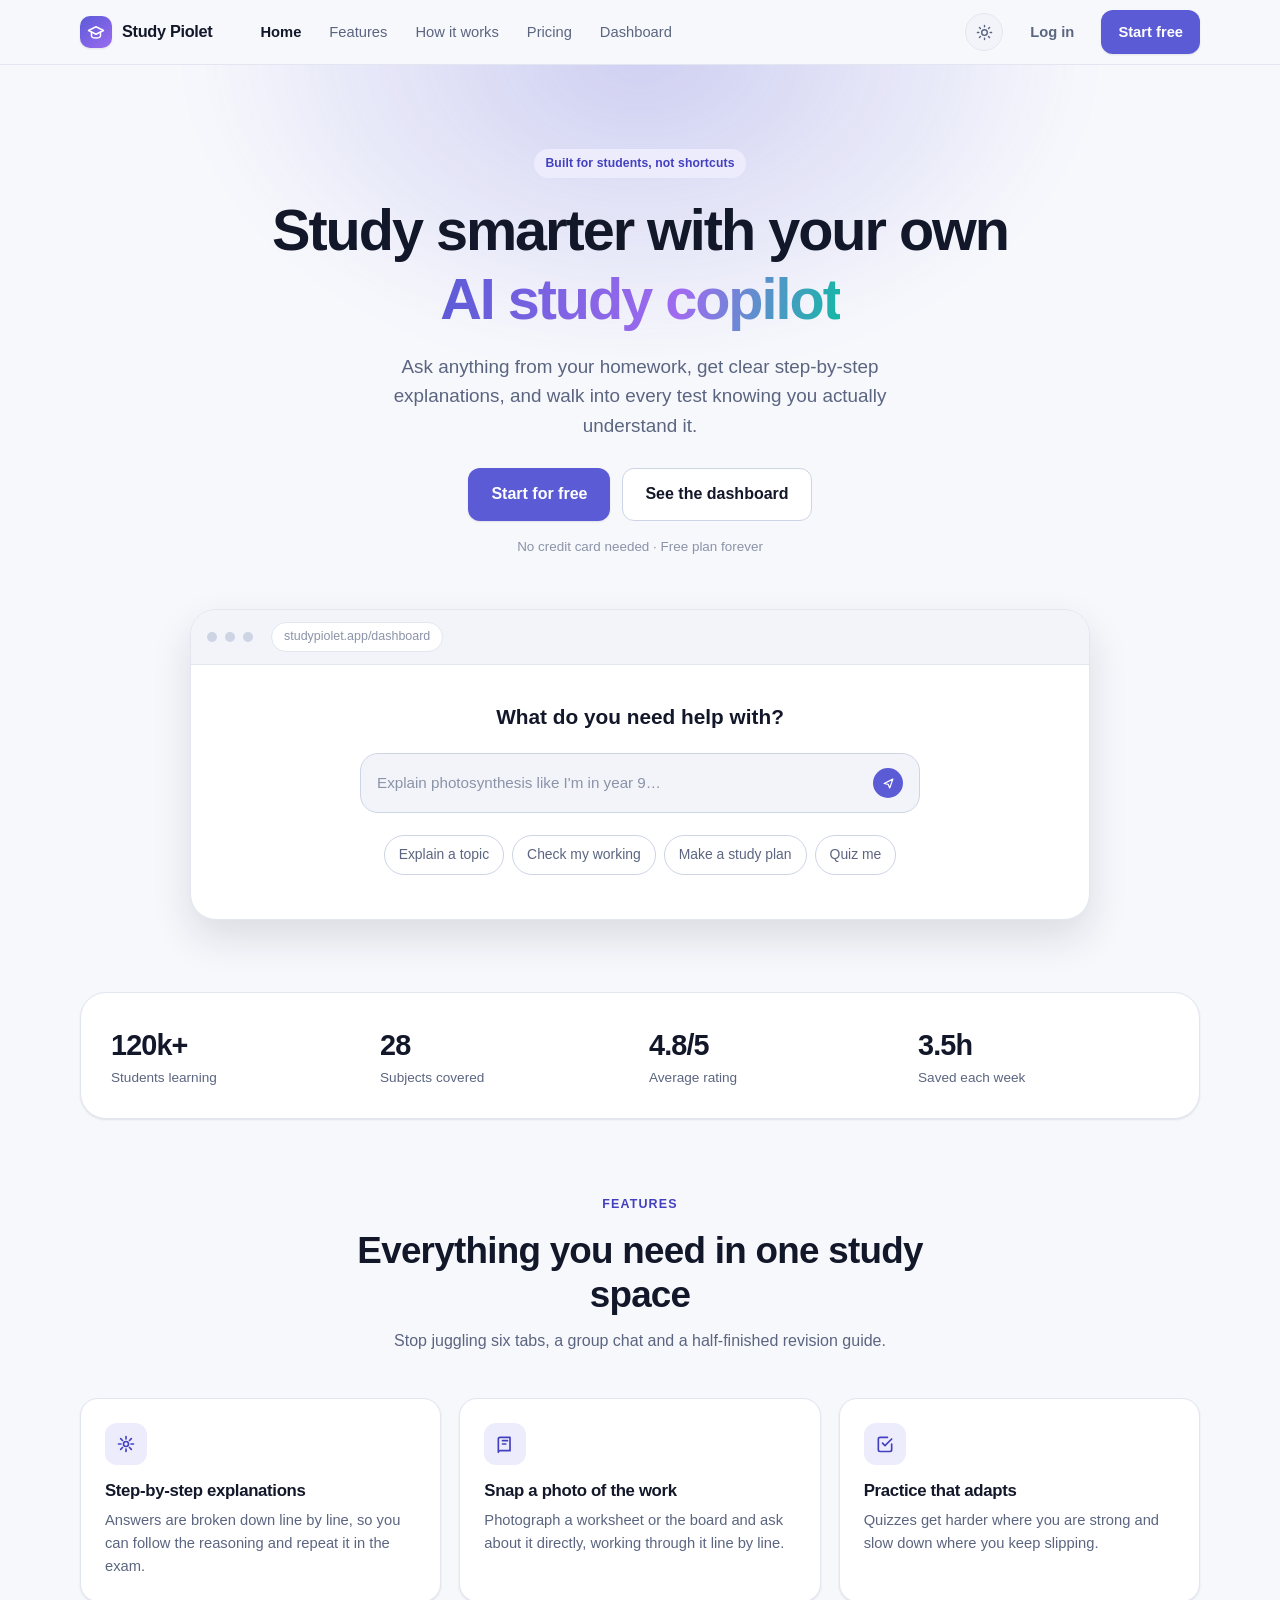
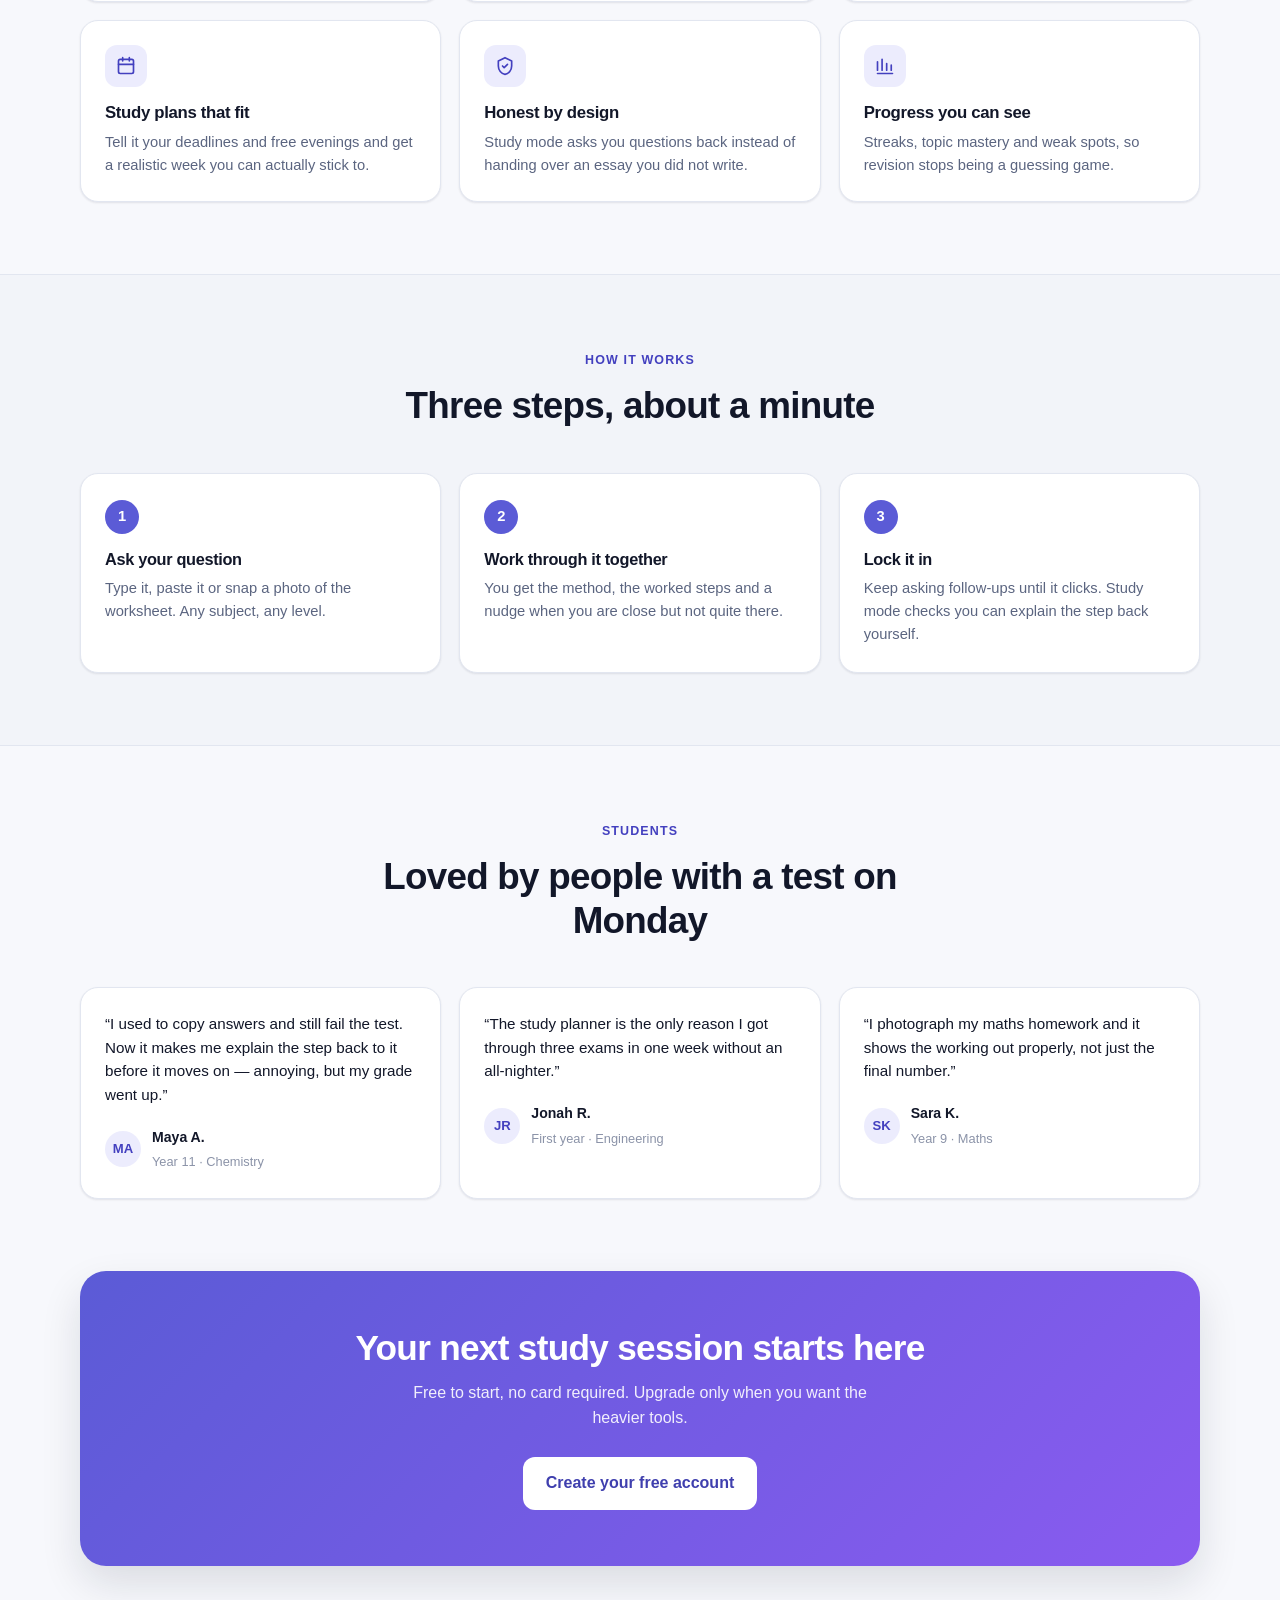
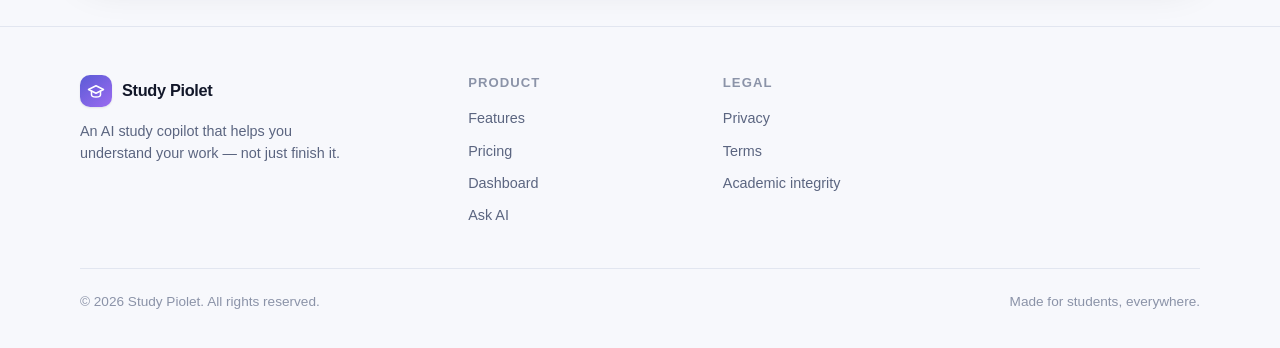
==== commit 0e7af370: "Add files via upload" ====
--- a/index.html
+++ b/index.html
@@ -74,6 +74,10 @@
 }
 
 /* ---------- Base ---------- */
+/* Components below set display, which would otherwise beat the hidden
+   attribute and leave "hidden" elements on screen. */
+[hidden] { display: none !important; }
+
 *, *::before, *::after { box-sizing: border-box; }
 
 html { -webkit-text-size-adjust: 100%; }
@@ -914,8 +918,7 @@
         <span class="badge badge-brand">Built for students, not shortcuts</span>
         <h1 style="margin-top:18px">Study smarter with your own <span class="grad">AI study copilot</span></h1>
         <p class="hero-sub">
-          Ask anything from your homework, get clear step-by-step explanations, turn your notes
-          into flashcards and walk into every test knowing you actually understand it.
+          Ask anything from your homework, get clear step-by-step explanations, and walk into every test knowing you actually understand it.
         </p>
         <div class="hero-cta">
           <a class="btn btn-primary btn-lg" href="login.html#signup">Start for free</a>
@@ -976,8 +979,8 @@
 
         <article class="card feature">
           <div class="feature-icon"><svg viewBox="0 0 24 24" fill="none" stroke="currentColor" stroke-width="2" stroke-linecap="round" stroke-linejoin="round"><path d="M4 19.5V6a2 2 0 0 1 2-2h12v16H6a2 2 0 0 0-2 2V19.5Z"/><path d="M9 8h6M9 12h4"/></svg></div>
-          <h3>Notes to flashcards</h3>
-          <p>Drop in a lesson, a PDF or a photo of the board and get a clean summary and a deck to revise from.</p>
+          <h3>Snap a photo of the work</h3>
+          <p>Photograph a worksheet or the board and ask about it directly, working through it line by line.</p>
         </article>
 
         <article class="card feature">
@@ -1029,7 +1032,7 @@
         <article class="card step">
           <div class="step-num">3</div>
           <h3>Lock it in</h3>
-          <p>Turn the session into flashcards and a quiz, then let the planner bring it back before the test.</p>
+          <p>Keep asking follow-ups until it clicks. Study mode checks you can explain the step back yourself.</p>
         </article>
       </div>
     </div>
@@ -1103,18 +1106,10 @@
       </div>
 
       <div class="footer-col">
-        <h4>Company</h4>
-        <a href="#">About</a>
-        <a href="#">Blog</a>
-        <a href="#">Careers</a>
-        <a href="#">Contact</a>
-      </div>
-
-      <div class="footer-col">
         <h4>Legal</h4>
-        <a href="#">Privacy</a>
-        <a href="#">Terms</a>
-        <a href="#">Academic integrity</a>
+        <a href="legal.html#privacy">Privacy</a>
+        <a href="legal.html#terms">Terms</a>
+        <a href="legal.html#integrity">Academic integrity</a>
       </div>
     </div>
 
@@ -1244,6 +1239,7 @@
     var s = getSession();
     setSession(null);
     drop(USAGE_STORE);
+    drop(PLAN_STORE);
     if (!s) return Promise.resolve();
     return fetch(SB_URL + "/auth/v1/logout", {
       method: "POST", headers: sbHeaders(s.access_token)
@@ -1279,7 +1275,7 @@
     }).then(function (rows) {
       if (!rows || !rows.length) return null;
       var row = rows[0];
-      var used = row.month === monthStamp() ? (row.used || 0) : 0;
+      var used = row.month === monthStamp() ? (parseInt(row.used, 10) || 0) : 0;
       write(USAGE_STORE, JSON.stringify({ month: monthStamp(), used: used }));
       renderUsage();
       return used;
@@ -1298,9 +1294,14 @@
       if (!res.ok) throw new Error("rpc failed");
       return res.json();
     }).then(function (used) {
-      write(USAGE_STORE, JSON.stringify({ month: monthStamp(), used: used }));
+      // PostgREST can hand back a bare number, a string, or an array wrapper.
+      var n = Array.isArray(used) ? used[0] : used;
+      n = typeof n === "number" ? n : parseInt(n, 10);
+      if (!isFinite(n)) return getUsage().used;
+
+      write(USAGE_STORE, JSON.stringify({ month: monthStamp(), used: n }));
       renderUsage();
-      return used;
+      return n;
     });
   }
 
@@ -1316,7 +1317,10 @@
     var now = monthStamp();
     try {
       var raw = JSON.parse(read(USAGE_STORE) || "null");
-      if (raw && raw.month === now) return { month: now, used: raw.used || 0 };
+      if (raw && raw.month === now) {
+        var n = parseInt(raw.used, 10);
+        return { month: now, used: isFinite(n) ? n : 0 };
+      }
     } catch (e) { /* corrupt value, start fresh */ }
     return { month: now, used: 0 };
   }
@@ -1328,7 +1332,9 @@
     u.used += 1;
     write(USAGE_STORE, JSON.stringify(u));
     renderUsage();
-    if (signedIn()) remoteCount().catch(function () { /* keep the local count */ });
+    // When the server function is in play it does the counting, so the browser
+    // must not also increment the row or every question would count twice.
+    if (signedIn() && !hasProxy) remoteCount().catch(function () { /* keep the local count */ });
     return u;
   }
 
@@ -1342,6 +1348,18 @@
     var u = getUsage();
     var left = Math.max(0, MONTHLY_LIMIT - u.used);
     var pct  = Math.min(100, Math.round((u.used / MONTHLY_LIMIT) * 100));
+
+    if (isPlus()) {
+      $$("[data-usage-used]").forEach(function (e) { e.textContent = u.used; });
+      $$("[data-usage-limit]").forEach(function (e) { e.textContent = "\u221e"; });
+      $$("[data-usage-count]").forEach(function (e) { e.textContent = u.used + " asked"; });
+      $$("[data-usage-bar]").forEach(function (e) { e.style.width = "100%"; });
+      $$("[data-usage-note]").forEach(function (e) { e.textContent = "Unlimited on Plus"; });
+      $$("[data-usage-left]").forEach(function (e) { e.textContent = "Unlimited questions"; });
+      $$("[data-usage-used-text]").forEach(function (e) { e.textContent = u.used + " questions asked this month"; });
+      $$("[data-usage-reset]").forEach(function (e) { e.textContent = ""; });
+      return;
+    }
 
     $$("[data-usage-used]").forEach(function (e) { e.textContent = u.used; });
     $$("[data-usage-limit]").forEach(function (e) { e.textContent = MONTHLY_LIMIT; });
@@ -1501,7 +1519,10 @@
     // Signed out: the buttons already point at sign-up, which is right.
     if (!signedIn()) return;
 
-    probeProxy().then(function (hasFunctions) {
+    // Check the plan with the server first. Relying on the cached value meant
+    // a paying customer could be shown "Get Plus" and charged twice.
+    Promise.all([probeProxy(), syncPlan()]).then(function (results) {
+      var hasFunctions = results[0];
       if (!hasFunctions) {
         ctas.forEach(function (a) {
           a.setAttribute("href", "settings.html#billing");
@@ -1511,6 +1532,16 @@
         return;
       }
 
+      if (isPlus()) {
+        ctas.forEach(function (a) {
+          var isPlusCta = a.getAttribute("data-plan-cta") === "plus";
+          a.setAttribute("href", isPlusCta ? "settings.html#billing" : "#");
+          a.textContent = isPlusCta ? "Your current plan" : "Free plan";
+        });
+        say("You are on Plus. Thanks for supporting Study Piolet.");
+        return;
+      }
+
       ctas.forEach(function (a) {
         if (a.getAttribute("data-plan-cta") === "free") {
           a.setAttribute("href", "dashboard.html");
@@ -1529,16 +1560,19 @@
           say("");
 
           var toggle = $("[data-billing-toggle]");
-          var user = currentUser() || {};
+          var sess = getSession();
 
           fetch("/api/checkout", {
             method: "POST",
-            headers: { "Content-Type": "application/json" },
+            headers: {
+              "Content-Type": "application/json",
+              "Authorization": "Bearer " + (sess ? sess.access_token : "")
+            },
+            // The server reads the account from the token; sending an id here
+            // would just be something it has to ignore.
             body: JSON.stringify({
               plan: "plus",
-              interval: toggle && toggle.checked ? "year" : "month",
-              email: user.email || "",
-              userId: user.id || ""
+              interval: toggle && toggle.checked ? "year" : "month"
             })
           }).then(function (res) {
             return res.json().then(function (data) {
@@ -1572,6 +1606,16 @@
       banner.style.color      = result === "success" ? "var(--accent)" : "var(--warn-text)";
     }
     history.replaceState(null, "", location.pathname + location.hash);
+
+    if (result === "success") {
+      var tries = 0;
+      (function poll() {
+        syncPlan().then(function (plan) {
+          if (plan === "plus" || ++tries > 6) return;
+          setTimeout(poll, 2000);   // give the webhook a moment to arrive
+        });
+      })();
+    }
   }
 
   /* ---------- Auto-growing textareas ---------- */
@@ -1706,6 +1750,42 @@
     var history = [];
     var busy = false;
     var pendingImage = null;   // { dataUrl, name } waiting to be sent
+    var rowId = null;          // the saved conversation, once it exists
+    var saving = false;
+
+    function persist() {
+      var s = getSession();
+      if (!s || !s.user || !history.length || saving) return;
+      saving = true;
+
+      var payload = {
+        title: titleFrom(history),
+        messages: messagesForStorage(history),
+        updated_at: new Date().toISOString()
+      };
+
+      var req;
+      if (rowId) {
+        req = fetch(sessionsUrl("?id=eq." + encodeURIComponent(rowId)), {
+          method: "PATCH", headers: sbHeaders(s.access_token), body: JSON.stringify(payload)
+        });
+      } else {
+        payload.user_id = s.user.id;
+        var headers = sbHeaders(s.access_token);
+        headers.Prefer = "return=representation";
+        req = fetch(sessionsUrl(), {
+          method: "POST", headers: headers, body: JSON.stringify(payload)
+        }).then(function (res) {
+          if (!res.ok) return null;
+          return res.json().then(function (rows) {
+            if (rows && rows[0]) rowId = rows[0].id;
+          });
+        });
+      }
+
+      req.catch(function () { /* a failed save must not break the chat */ })
+         .then(function () { saving = false; });
+    }
 
     var photoInput = $("[data-photo-input]");
     var photoChip  = $("[data-photo-chip]");
@@ -1853,12 +1933,12 @@
 
       var key = getKey();
       if (!hasProxy && !key) {
-        showNotice("Add your OpenAI API key to start asking questions.", "Open Settings", "settings.html#account");
+        showNotice("The AI is not connected on this deployment yet, so questions cannot be answered.", null, null);
         return;
       }
 
-      if (getUsage().used >= MONTHLY_LIMIT) {
-        showNotice("You have used all " + MONTHLY_LIMIT + " questions this month.", "See plans", "pricing.html");
+      if (!isPlus() && getUsage().used >= MONTHLY_LIMIT) {
+        showNotice("You have used all " + MONTHLY_LIMIT + " questions this month.", "Upgrade to Plus", "pricing.html");
         return;
       }
 
@@ -1892,7 +1972,12 @@
         messages: [{ role: "system", content: SYSTEM_PROMPT }].concat(history)
       };
       var headers = { "Content-Type": "application/json" };
-      if (!hasProxy) headers.Authorization = "Bearer " + key;
+      if (hasProxy) {
+        var sb = getSession();
+        if (sb) headers.Authorization = "Bearer " + sb.access_token;
+      } else {
+        headers.Authorization = "Bearer " + key;
+      }
 
       fetch(hasProxy ? PROXY_URL : API_URL, {
         method: "POST",
@@ -1908,6 +1993,7 @@
         if (answer) {
           history.push({ role: "assistant", content: answer });
           countQuestion();
+          persist();
         }
       }).catch(function (err) {
         busy = false;
@@ -1973,18 +2059,119 @@
       });
     });
 
-    var pending = new URLSearchParams(location.search).get("q");
+    var params  = new URLSearchParams(location.search);
+    var pending = params.get("q");
+    var openId  = params.get("s");
+
+    if (openId) {
+      loadSession(openId).then(function (row) {
+        if (!row) return;
+        rowId = row.id;
+        history = (row.messages || []).map(function (m) { return { role: m.role, content: m.content }; });
+        history.forEach(function (m) { addMessage(m.role === "user" ? "user" : "assistant", m.content); });
+        scrollDown();
+      });
+    }
 
     probeProxy().then(function (ok) {
       hasProxy = ok;
       if (!hasProxy && !getKey()) {
-        showNotice("No API key saved yet.", "Add one in Settings", "settings.html#account");
+        showNotice("The AI is not connected on this deployment yet.", null, null);
       } else {
         hideNotice();
       }
       // A question typed on the dashboard arrives here and sends itself.
       if (pending) send(pending);
     });
+  }
+
+  /* ---------- Plan ----------
+     Cached so the UI paints instantly; the real value comes from Supabase,
+     written only by the Stripe webhook. A user cannot promote themselves. */
+  var PLAN_STORE = "sp-plan";
+
+  function getPlan() { return read(PLAN_STORE) === "plus" ? "plus" : "free"; }
+  function isPlus()   { return getPlan() === "plus"; }
+
+  function syncPlan() {
+    var s = getSession();
+    if (!s) return Promise.resolve("free");
+
+    return fetch(SB_URL + "/rest/v1/profiles?select=plan,current_period_end", {
+      headers: sbHeaders(s.access_token)
+    }).then(function (res) { return res.ok ? res.json() : null; })
+      .then(function (rows) {
+        var plan = rows && rows[0] && rows[0].plan === "plus" ? "plus" : "free";
+        write(PLAN_STORE, plan);
+        renderPlan();
+        renderUsage();
+        return plan;
+      }).catch(function () { return getPlan(); });
+  }
+
+  function renderPlan() {
+    var plus = isPlus();
+    $$("[data-plan-name]").forEach(function (e) { e.textContent = plus ? "Plus plan" : "Free plan"; });
+    $$("[data-plus-only]").forEach(function (e) { e.hidden = !plus; });
+    $$("[data-free-only]").forEach(function (e) { e.hidden = plus; });
+  }
+
+  /* ---------- Saved conversations ---------- */
+  function sessionsUrl(q) { return SB_URL + "/rest/v1/chat_sessions" + (q || ""); }
+
+  /* Images are dropped before saving: a photo is hundreds of kilobytes of
+     base64 and would bloat every row. The text of the exchange is kept. */
+  function messagesForStorage(history) {
+    return history.map(function (m) {
+      if (typeof m.content === "string") return { role: m.role, content: m.content };
+      var text = "";
+      (m.content || []).forEach(function (part) { if (part.type === "text") text = part.text; });
+      return { role: m.role, content: text + "\n[photo attached]" };
+    });
+  }
+
+  function titleFrom(history) {
+    for (var i = 0; i < history.length; i++) {
+      if (history[i].role !== "user") continue;
+      var c = history[i].content;
+      var text = typeof c === "string" ? c : ((c || []).filter(function (p) { return p.type === "text"; })[0] || {}).text || "";
+      text = text.replace(/\s+/g, " ").trim();
+      if (text) return text.length > 70 ? text.slice(0, 67) + "\u2026" : text;
+    }
+    return "New session";
+  }
+
+  function listSessions(limit) {
+    var s = getSession();
+    if (!s) return Promise.resolve([]);
+    return fetch(sessionsUrl("?select=id,title,updated_at&order=updated_at.desc&limit=" + (limit || 5)), {
+      headers: sbHeaders(s.access_token)
+    }).then(function (res) { return res.ok ? res.json() : []; })
+      .catch(function () { return []; });
+  }
+
+  function loadSession(id) {
+    var s = getSession();
+    if (!s) return Promise.resolve(null);
+    return fetch(sessionsUrl("?select=id,title,messages&id=eq." + encodeURIComponent(id)), {
+      headers: sbHeaders(s.access_token)
+    }).then(function (res) { return res.ok ? res.json() : null; })
+      .then(function (rows) { return rows && rows[0] ? rows[0] : null; })
+      .catch(function () { return null; });
+  }
+
+  function relativeTime(iso) {
+    var then = new Date(iso).getTime();
+    if (!then) return "";
+    var mins = Math.round((Date.now() - then) / 60000);
+    if (mins < 1)    return "Just now";
+    if (mins < 60)   return mins + (mins === 1 ? " minute ago" : " minutes ago");
+    var hrs = Math.round(mins / 60);
+    if (hrs < 24)    return hrs + (hrs === 1 ? " hour ago" : " hours ago");
+    var days = Math.round(hrs / 24);
+    if (days === 1)  return "Yesterday";
+    if (days < 7)    return days + " days ago";
+    return new Date(iso).toLocaleDateString(undefined, { day: "numeric", month: "short" });
   }
 
   /* ---------- Returning from a Supabase email link ----------
@@ -2024,6 +2211,7 @@
           var s = getSession();
           if (s) { s.user = user; setSession(s); }
         }
+        if (params.get("type") === "recovery") { location.replace("login.html?reset=1"); return; }
         if (!/dashboard\.html$/.test(location.pathname)) location.replace("dashboard.html");
         else { initAccount(); syncUsage(); }
       })
@@ -2121,8 +2309,12 @@
     var user = currentUser();
     if (user) {
       var email = user.email || "";
-      var name  = email.split("@")[0];
-      var initials = (name.replace(/[^a-zA-Z]/g, "").slice(0, 2) || "SP").toUpperCase();
+      var meta  = user.user_metadata || {};
+      // Prefer the name they gave us; fall back to the email handle.
+      var name  = (meta.first_name || "").trim() || email.split("@")[0];
+      var initials = ((meta.first_name || "").trim() && (meta.last_name || "").trim())
+        ? (meta.first_name.trim()[0] + meta.last_name.trim()[0]).toUpperCase()
+        : (name.replace(/[^a-zA-Z]/g, "").slice(0, 2) || "SP").toUpperCase();
 
       $$("[data-user-email]").forEach(function (e) { e.textContent = email; });
       $$("[data-user-name]").forEach(function (e) { e.textContent = name; });
@@ -2140,8 +2332,373 @@
       refreshSession().then(function (s) {
         if (!s) { location.replace("login.html"); return; }
         syncUsage();
-      });
-    }
+        syncPlan();
+      });
+    } else if (signedIn()) {
+      // Marketing pages still need to know, so a subscriber is not sold
+      // something they already have.
+      syncPlan();
+    }
+  }
+
+  /* ---------- Profile: save name and school ----------
+     Stored on the Supabase user record, so no extra table is needed. */
+  function initProfile() {
+    var save = $("[data-profile-save]");
+    if (!save) return;
+
+    var first  = $("[data-profile-first]");
+    var last   = $("[data-profile-last]");
+    var school = $("[data-profile-school]");
+    var cancel = $("[data-profile-cancel]");
+    var msg    = $("[data-profile-status]");
+
+    function fill() {
+      var u = currentUser() || {};
+      var meta = u.user_metadata || {};
+      if (first)  first.value  = meta.first_name || "";
+      if (last)   last.value   = meta.last_name  || "";
+      if (school) school.value = meta.school     || "";
+    }
+
+    function say(text, tone) {
+      if (!msg) return;
+      msg.textContent = text;
+      msg.hidden = !text;
+      msg.style.color = tone === "bad" ? "#d94a4a" : (tone === "good" ? "var(--accent)" : "");
+    }
+
+    fill();
+
+    save.addEventListener("click", function () {
+      var sess = getSession();
+      if (!sess) { say("Sign in first.", "bad"); return; }
+
+      save.disabled = true;
+      say("Saving\u2026");
+
+      fetch(SB_URL + "/auth/v1/user", {
+        method: "PUT",
+        headers: sbHeaders(sess.access_token),
+        body: JSON.stringify({ data: {
+          first_name: first ? first.value.trim() : "",
+          last_name:  last ? last.value.trim() : "",
+          school:     school ? school.value.trim() : ""
+        }})
+      }).then(function (res) {
+        save.disabled = false;
+        if (!res.ok) throw new Error("failed");
+        return res.json();
+      }).then(function (user) {
+        var sess2 = getSession();
+        if (sess2 && user) { sess2.user = user; setSession(sess2); }
+        initAccount();
+        say("Saved.", "good");
+      }).catch(function () {
+        save.disabled = false;
+        say("Could not save. Try again.", "bad");
+      });
+    });
+
+    if (cancel) {
+      cancel.addEventListener("click", function () { fill(); say(""); });
+    }
+  }
+
+  /* ---------- Forgot password, and setting a new one ---------- */
+  function initPasswordReset() {
+    var link = $("[data-forgot-password]");
+    if (link) {
+      link.addEventListener("click", function (e) {
+        e.preventDefault();
+        var field = $("[data-login-email]");
+        var email = (field && field.value.trim()) || "";
+        var msg = $("[data-login-msg]");
+
+        if (!email) {
+          if (msg) { msg.hidden = false; msg.style.color = "#d94a4a";
+                     msg.textContent = "Type your email above first, then press this."; }
+          return;
+        }
+
+        if (msg) { msg.hidden = false; msg.style.color = ""; msg.textContent = "Sending a reset link\u2026"; }
+
+        fetch(SB_URL + "/auth/v1/recover", {
+          method: "POST", headers: sbHeaders(),
+          body: JSON.stringify({ email: email })
+        }).then(function () {
+          // Always the same answer, so this cannot be used to discover
+          // which email addresses have accounts.
+          if (msg) { msg.style.color = "var(--accent)";
+                     msg.textContent = "If that email has an account, a reset link is on its way."; }
+        }).catch(function () {
+          if (msg) { msg.style.color = "#d94a4a"; msg.textContent = "Could not send the reset email."; }
+        });
+      });
+    }
+
+    // Arriving back from a recovery link: let them set a new password.
+    var panel = $("[data-reset-panel]");
+    if (!panel) return;
+    if (new URLSearchParams(location.search).get("reset") !== "1") return;
+
+    panel.hidden = false;
+    $$("[data-panel-group=\"auth\"]").forEach(function (p) { p.classList.remove("active"); });
+    var tabs = $(".tabs");
+    if (tabs) tabs.hidden = true;
+
+    var btn = $("[data-reset-save]");
+    var pw  = $("[data-reset-password]");
+    var out = $("[data-reset-status]");
+
+    btn.addEventListener("click", function () {
+      var sess = getSession();
+      if (!sess) { out.hidden = false; out.style.color = "#d94a4a";
+                   out.textContent = "That link has expired. Request a new one."; return; }
+      if (!pw.value || pw.value.length < 8) {
+        out.hidden = false; out.style.color = "#d94a4a";
+        out.textContent = "Use at least 8 characters."; return;
+      }
+
+      btn.disabled = true;
+      out.hidden = false; out.style.color = ""; out.textContent = "Saving\u2026";
+
+      fetch(SB_URL + "/auth/v1/user", {
+        method: "PUT", headers: sbHeaders(sess.access_token),
+        body: JSON.stringify({ password: pw.value })
+      }).then(function (res) {
+        btn.disabled = false;
+        if (!res.ok) throw new Error("failed");
+        out.style.color = "var(--accent)";
+        out.textContent = "Password updated. Taking you to your dashboard\u2026";
+        setTimeout(function () { location.href = "dashboard.html"; }, 1200);
+      }).catch(function () {
+        btn.disabled = false;
+        out.style.color = "#d94a4a";
+        out.textContent = "Could not update the password. Request a new link.";
+      });
+    });
+  }
+
+  /* ---------- Manage subscription (Stripe billing portal) ---------- */
+  function initSubscription() {
+    var btn = $("[data-manage-subscription]");
+    if (!btn) return;
+    var msg = $("[data-sub-status]");
+
+    function say(text, tone) {
+      if (!msg) return;
+      msg.textContent = text;
+      msg.hidden = !text;
+      msg.style.color = tone === "bad" ? "#d94a4a" : "";
+    }
+
+    btn.addEventListener("click", function () {
+      var sess = getSession();
+      if (!sess) { say("Sign in first.", "bad"); return; }
+
+      btn.disabled = true;
+      say("Opening Stripe\u2026");
+
+      fetch("/api/portal", {
+        method: "POST",
+        headers: { "Authorization": "Bearer " + sess.access_token, "Content-Type": "application/json" }
+      }).then(function (res) {
+        return res.json().catch(function () { return {}; }).then(function (data) {
+          if (res.status === 404 && !data.url) {
+            throw new Error(data.error && data.error.message
+              ? data.error.message
+              : "Subscription management is not set up on this deployment yet.");
+          }
+          if (!res.ok || !data.url) {
+            throw new Error((data.error && data.error.message) || "Could not open the billing portal.");
+          }
+          location.href = data.url;      // Stripe takes it from here
+        });
+      }).catch(function (err) {
+        btn.disabled = false;
+        say(err.message || "Could not open the billing portal.", "bad");
+      });
+    });
+  }
+
+  /* ---------- Export, clear history, delete account ---------- */
+  function initDataControls() {
+    var exportBtn = $("[data-export-data]");
+    var clearBtn  = $("[data-clear-history]");
+    var deleteBtn = $("[data-delete-account]");
+    if (!exportBtn && !clearBtn && !deleteBtn) return;
+
+    function status(el, msg, tone) {
+      if (!el) return;
+      el.textContent = msg;
+      el.hidden = !msg;
+      el.style.color = tone === "bad" ? "#d94a4a" : (tone === "good" ? "var(--accent)" : "");
+    }
+
+    function saveFile(text, filename) {
+      var blob = new Blob([text], { type: "application/json" });
+      var url  = URL.createObjectURL(blob);
+      var a = document.createElement("a");
+      a.href = url;
+      a.download = filename;
+      document.body.appendChild(a);
+      a.click();
+      document.body.removeChild(a);
+      setTimeout(function () { URL.revokeObjectURL(url); }, 1000);
+    }
+
+    /* ---- Export ---- */
+    if (exportBtn) {
+      var exportMsg = $("[data-export-status]");
+      exportBtn.addEventListener("click", function () {
+        var sess = getSession();
+        if (!sess) { status(exportMsg, "Sign in first.", "bad"); return; }
+
+        exportBtn.disabled = true;
+        status(exportMsg, "Gathering your data\u2026");
+
+        Promise.all([
+          fetch(sessionsUrl("?select=id,title,messages,created_at,updated_at&order=created_at.asc"),
+                { headers: sbHeaders(sess.access_token) }).then(function (r) { return r.ok ? r.json() : []; }),
+          fetch(SB_URL + "/rest/v1/question_usage?select=month,used,updated_at",
+                { headers: sbHeaders(sess.access_token) }).then(function (r) { return r.ok ? r.json() : []; })
+        ]).then(function (parts) {
+          var payload = {
+            exported_at: new Date().toISOString(),
+            account: {
+              id: sess.user && sess.user.id,
+              email: sess.user && sess.user.email,
+              created_at: (sess.user && sess.user.created_at) || null
+            },
+            question_usage: parts[1],
+            sessions: parts[0]
+          };
+          saveFile(JSON.stringify(payload, null, 2), "study-piolet-data.json");
+          exportBtn.disabled = false;
+          status(exportMsg, "Downloaded " + parts[0].length +
+            (parts[0].length === 1 ? " session." : " sessions."), "good");
+        }).catch(function () {
+          exportBtn.disabled = false;
+          status(exportMsg, "Could not export your data. Try again.", "bad");
+        });
+      });
+    }
+
+    /* ---- Clear history ---- */
+    if (clearBtn) {
+      var clearMsg = $("[data-clear-status]");
+      clearBtn.addEventListener("click", function () {
+        var sess = getSession();
+        if (!sess || !sess.user) { status(clearMsg, "Sign in first.", "bad"); return; }
+        if (!window.confirm("Delete every saved conversation? This cannot be undone.")) return;
+
+        clearBtn.disabled = true;
+        status(clearMsg, "Deleting\u2026");
+
+        fetch(sessionsUrl("?user_id=eq." + encodeURIComponent(sess.user.id)), {
+          method: "DELETE", headers: sbHeaders(sess.access_token)
+        }).then(function (res) {
+          clearBtn.disabled = false;
+          if (!res.ok) throw new Error("failed");
+          status(clearMsg, "All conversations deleted.", "good");
+        }).catch(function () {
+          clearBtn.disabled = false;
+          status(clearMsg, "Could not clear your history. Try again.", "bad");
+        });
+      });
+    }
+
+    /* ---- Delete account ---- */
+    if (deleteBtn) {
+      var deleteMsg = $("[data-delete-status]");
+      deleteBtn.addEventListener("click", function () {
+        var sess = getSession();
+        if (!sess) { status(deleteMsg, "Sign in first.", "bad"); return; }
+
+        var email = (sess.user && sess.user.email) || "your account";
+        if (!window.confirm("Permanently delete " + email + " and everything saved to it?\n\nThis cannot be undone.")) return;
+        if (!window.confirm("Last check: really delete " + email + "?")) return;
+
+        deleteBtn.disabled = true;
+        status(deleteMsg, "Deleting your account\u2026");
+
+        fetch("/api/delete-account", {
+          method: "POST",
+          headers: { "Authorization": "Bearer " + sess.access_token, "Content-Type": "application/json" }
+        }).then(function (res) {
+          return res.json().catch(function () { return {}; }).then(function (data) {
+            if (res.status === 404) {
+              throw new Error("Account deletion is not set up on this deployment yet.");
+            }
+            if (!res.ok || !data.deleted) {
+              throw new Error((data.error && data.error.message) || "Could not delete the account.");
+            }
+            setSession(null);
+            drop(USAGE_STORE);
+            alert("Your account and all its data have been deleted.");
+            location.href = "index.html";
+          });
+        }).catch(function (err) {
+          deleteBtn.disabled = false;
+          status(deleteMsg, err.message || "Could not delete the account.", "bad");
+        });
+      });
+    }
+  }
+
+  /* ---------- Dashboard: real recent sessions ---------- */
+  function initRecentSessions() {
+    var list = $("[data-recent-sessions]");
+    if (!list) return;
+
+    function message(text) {
+      list.innerHTML = "";
+      var p = document.createElement("div");
+      p.className = "msg-placeholder";
+      p.style.textAlign = "center";
+      p.textContent = text;
+      list.appendChild(p);
+    }
+
+    if (!signedIn()) { message("Sign in to see your sessions."); return; }
+    message("Loading\u2026");
+
+    listSessions(5).then(function (rows) {
+      if (!rows.length) {
+        message("No sessions yet. Ask your first question above.");
+        return;
+      }
+
+      list.innerHTML = "";
+      rows.forEach(function (row) {
+        var a = document.createElement("a");
+        a.className = "list-item";
+        a.href = "chat.html?s=" + encodeURIComponent(row.id);
+
+        var icon = document.createElement("span");
+        icon.className = "li-icon";
+        icon.innerHTML = '<svg viewBox="0 0 24 24" fill="none" stroke="currentColor" stroke-width="1.8" ' +
+          'stroke-linecap="round" stroke-linejoin="round"><path d="M21 15a2 2 0 0 1-2 2H8l-5 4V5a2 2 0 0 1 ' +
+          '2-2h14a2 2 0 0 1 2 2v10Z"/></svg>';
+
+        var bodyEl = document.createElement("span");
+        bodyEl.className = "li-body";
+        var title = document.createElement("span");
+        title.className = "li-title";
+        title.textContent = row.title || "New session";
+        bodyEl.appendChild(title);
+
+        var right = document.createElement("span");
+        right.className = "li-right";
+        right.textContent = relativeTime(row.updated_at);
+
+        a.appendChild(icon);
+        a.appendChild(bodyEl);
+        a.appendChild(right);
+        list.appendChild(a);
+      });
+    });
   }
 
   /* ---------- Footer year ---------- */
@@ -2164,6 +2721,12 @@
     initAuthForms();
     initAccount();
     initChat();
+    initRecentSessions();
+    initDataControls();
+    initSubscription();
+    initProfile();
+    initPasswordReset();
+    renderPlan();
     renderUsage();
     initYear();
   });
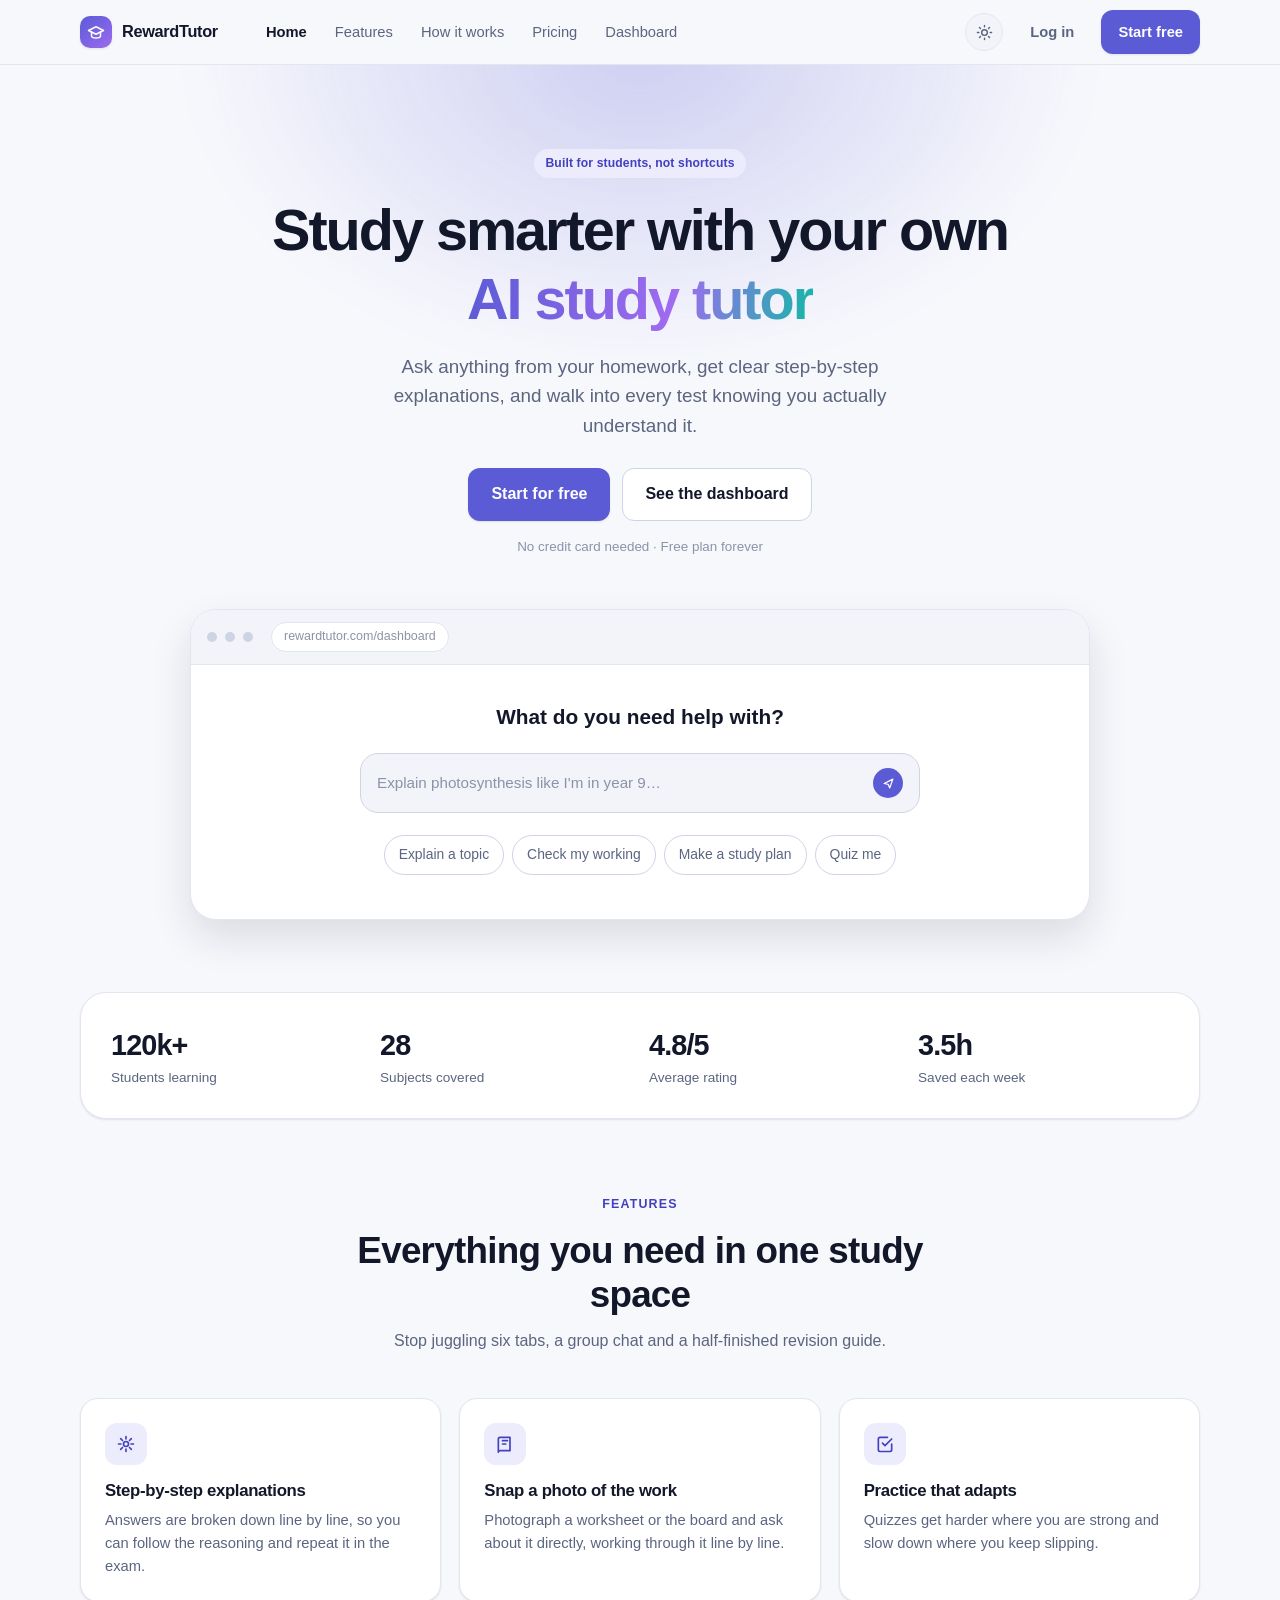
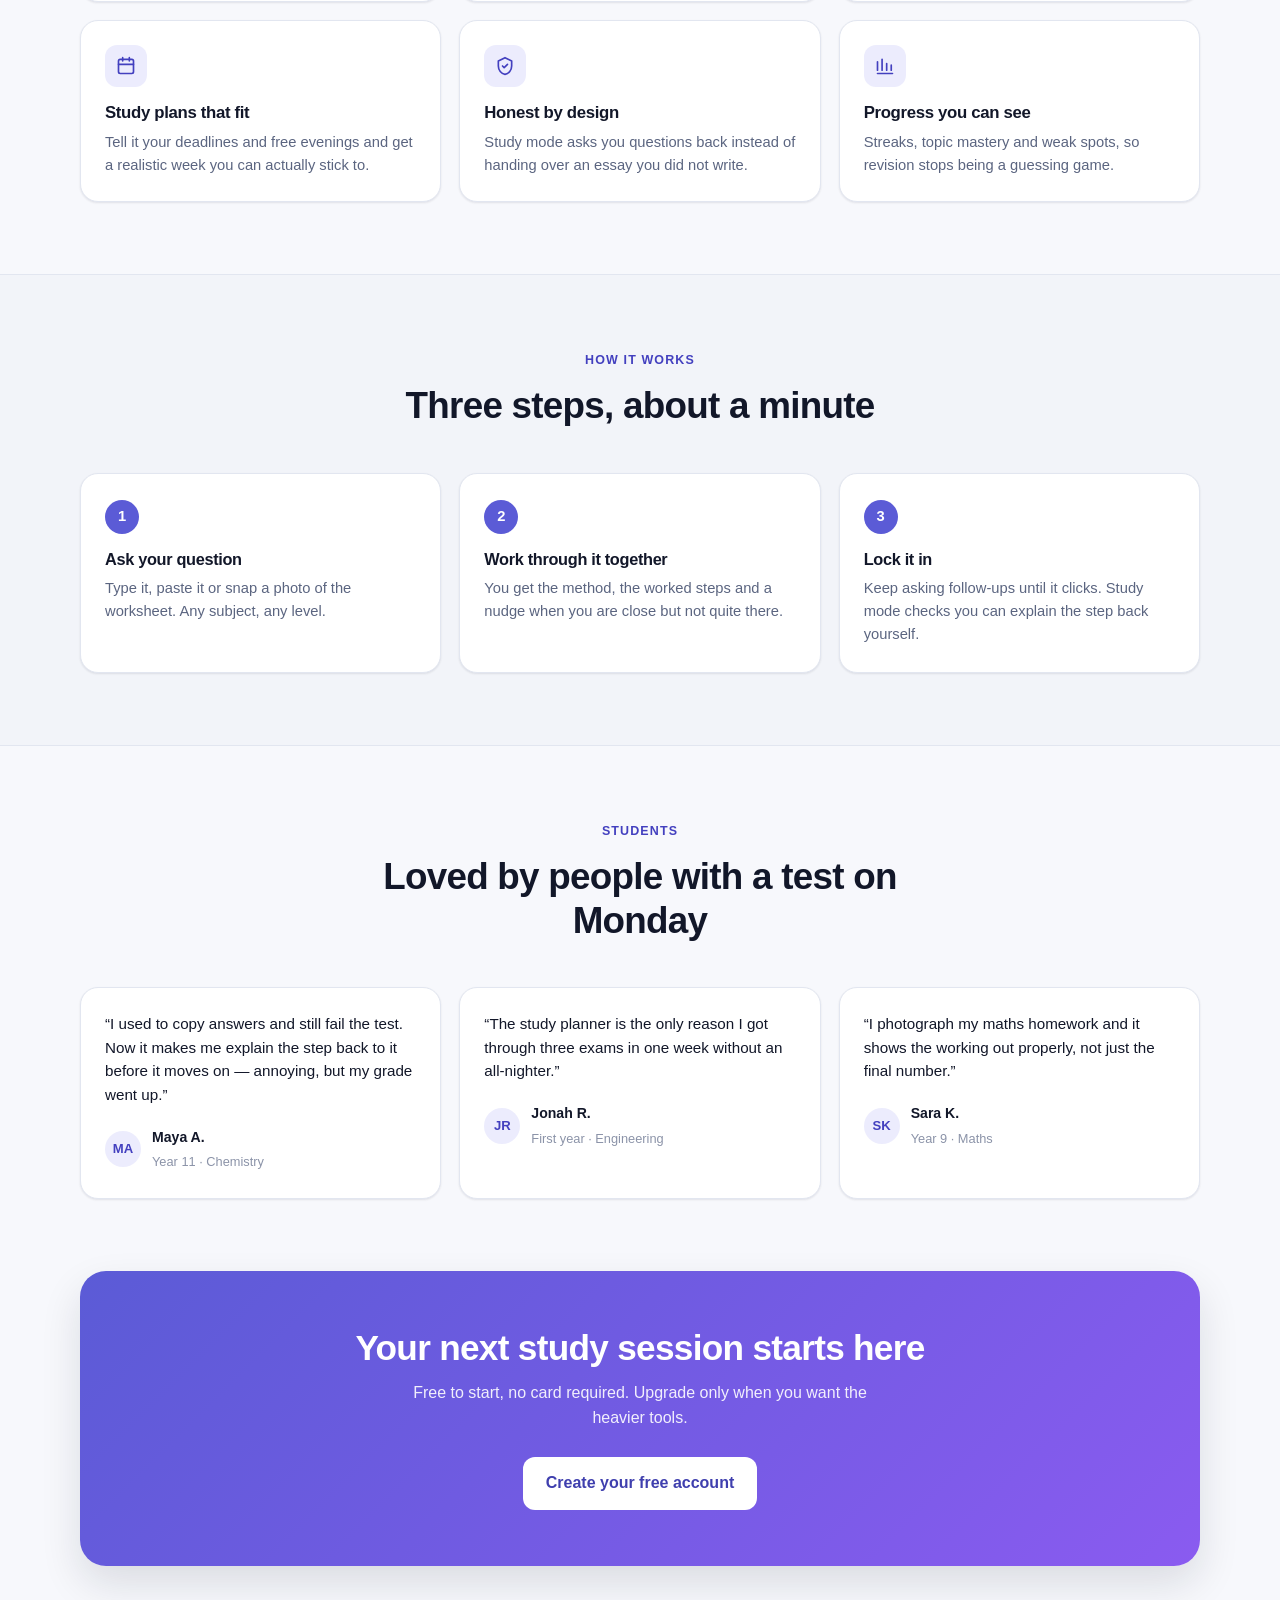
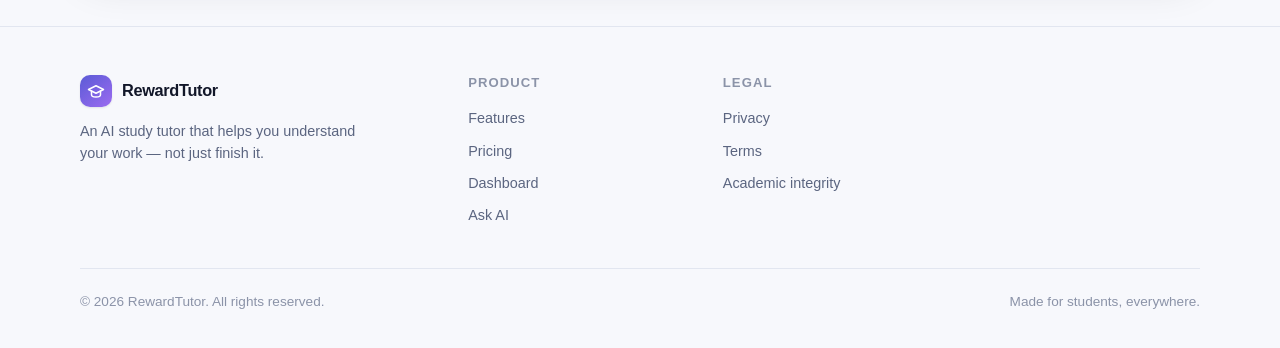
==== commit b97c64c1: "Add files via upload" ====
--- a/index.html
+++ b/index.html
@@ -3,12 +3,12 @@
 <head>
 <meta charset="utf-8" />
 <meta name="viewport" content="width=device-width, initial-scale=1" />
-<title>Study Piolet — Your AI study copilot</title>
-<meta name="description" content="Study Piolet helps students understand homework, revise faster and stay on top of every subject — with step-by-step explanations instead of just answers." />
+<title>RewardTutor — Your AI study tutor</title>
+<meta name="description" content="RewardTutor helps students understand homework, revise faster and stay on top of every subject — with step-by-step explanations instead of just answers." />
 <link rel="icon" href="data:image/svg+xml,<svg xmlns='http://www.w3.org/2000/svg' viewBox='0 0 100 100'><rect width='100' height='100' rx='26' fill='%235b5bd6'/><path d='M50 22 84 40 50 58 16 40z' fill='white'/><path d='M30 48v18c0 7 9 12 20 12s20-5 20-12V48' stroke='white' stroke-width='7' fill='none' stroke-linecap='round'/></svg>" />
 <style data-sp="core">
 /* ============================================================
-   Study Piolet — shared styles
+   RewardTutor — shared styles
    ============================================================ */
 
 /* ---------- Tokens ---------- */
@@ -241,6 +241,22 @@
 .site-nav a[aria-current="page"] { color: var(--text); font-weight: 560; }
 .header-actions { display: flex; align-items: center; gap: 10px; margin-left: auto; }
 
+/* Account chip in the marketing header, shown once signed in */
+.header-account {
+  display: inline-flex; align-items: center; gap: 9px;
+  padding: 5px 14px 5px 5px; border-radius: 999px;
+  background: var(--surface-2); border: 1px solid var(--border);
+  font-size: .88rem; font-weight: 540; color: var(--text);
+  transition: border-color .15s ease, background .15s ease;
+  max-width: 220px;
+}
+.header-account:hover { border-color: var(--border-strong); background: var(--surface-3); }
+.header-account .avatar { width: 28px; height: 28px; font-size: .72rem; }
+.header-account span:last-child {
+  overflow: hidden; text-overflow: ellipsis; white-space: nowrap;
+}
+@media (max-width: 560px) { .header-account span:last-child { display: none; } }
+
 .nav-toggle { display: none; }
 .site-nav .nav-login { display: none; }
 
@@ -884,7 +900,7 @@
       <span class="brand-mark" aria-hidden="true">
         <svg viewBox="0 0 24 24" fill="none" stroke="currentColor" stroke-width="2" stroke-linecap="round" stroke-linejoin="round"><path d="M22 10 12 5 2 10l10 5 10-5Z"/><path d="M6 12v5c0 1.7 2.7 3 6 3s6-1.3 6-3v-5"/></svg>
       </span>
-      <span class="brand-name">Study Piolet</span>
+      <span class="brand-name">RewardTutor</span>
     </a>
 
     <nav class="site-nav" data-site-nav aria-label="Main">
@@ -893,7 +909,7 @@
       <a href="index.html#how">How it works</a>
       <a href="pricing.html">Pricing</a>
       <a href="dashboard.html">Dashboard</a>
-      <a class="nav-login" href="login.html">Log in</a>
+      <a class="nav-login" href="login.html" data-signed-out>Log in</a>
     </nav>
 
     <div class="header-actions">
@@ -901,8 +917,12 @@
         <svg class="icon-sun" viewBox="0 0 24 24" fill="none" stroke="currentColor" stroke-width="2" stroke-linecap="round"><circle cx="12" cy="12" r="4"/><path d="M12 2v2M12 20v2M4.9 4.9l1.4 1.4M17.7 17.7l1.4 1.4M2 12h2M20 12h2M6.3 17.7l-1.4 1.4M19.1 4.9l-1.4 1.4"/></svg>
         <svg class="icon-moon" viewBox="0 0 24 24" fill="none" stroke="currentColor" stroke-width="2" stroke-linecap="round" stroke-linejoin="round"><path d="M21 12.8A9 9 0 1 1 11.2 3a7 7 0 0 0 9.8 9.8Z"/></svg>
       </button>
-      <a class="btn btn-ghost" href="login.html">Log in</a>
-      <a class="btn btn-primary" href="login.html#signup">Start free</a>
+      <a class="btn btn-ghost" href="login.html" data-signed-out>Log in</a>
+            <a class="header-account" href="dashboard.html" data-signed-in hidden>
+        <span class="avatar" data-user-initials>SP</span>
+        <span data-user-fullname>Account</span>
+      </a>
+      <a class="btn btn-primary" href="login.html#signup" data-signed-out>Start free</a>
       <button class="theme-toggle nav-toggle" data-nav-toggle aria-label="Menu" aria-expanded="false">
         <svg viewBox="0 0 24 24" fill="none" stroke="currentColor" stroke-width="2" stroke-linecap="round"><path d="M3 6h18M3 12h18M3 18h18"/></svg>
       </button>
@@ -916,7 +936,7 @@
     <div class="container">
       <div class="hero-inner">
         <span class="badge badge-brand">Built for students, not shortcuts</span>
-        <h1 style="margin-top:18px">Study smarter with your own <span class="grad">AI study copilot</span></h1>
+        <h1 style="margin-top:18px">Study smarter with your own <span class="grad">AI study tutor</span></h1>
         <p class="hero-sub">
           Ask anything from your homework, get clear step-by-step explanations, and walk into every test knowing you actually understand it.
         </p>
@@ -930,7 +950,7 @@
       <div class="hero-preview">
         <div class="preview-bar">
           <span class="dot"></span><span class="dot"></span><span class="dot"></span>
-          <span class="preview-url">studypiolet.app/dashboard</span>
+          <span class="preview-url">rewardtutor.com/dashboard</span>
         </div>
         <div class="preview-body">
           <p class="preview-q">What do you need help with?</p>
@@ -1092,9 +1112,9 @@
           <span class="brand-mark" aria-hidden="true">
             <svg viewBox="0 0 24 24" fill="none" stroke="currentColor" stroke-width="2" stroke-linecap="round" stroke-linejoin="round"><path d="M22 10 12 5 2 10l10 5 10-5Z"/><path d="M6 12v5c0 1.7 2.7 3 6 3s6-1.3 6-3v-5"/></svg>
           </span>
-          <span class="brand-name">Study Piolet</span>
+          <span class="brand-name">RewardTutor</span>
         </a>
-        <p>An AI study copilot that helps you understand your work — not just finish it.</p>
+        <p>An AI study tutor that helps you understand your work — not just finish it.</p>
       </div>
 
       <div class="footer-col">
@@ -1114,7 +1134,7 @@
     </div>
 
     <div class="footer-bottom">
-      <span>© <span data-year>2026</span> Study Piolet. All rights reserved.</span>
+      <span>© <span data-year>2026</span> RewardTutor. All rights reserved.</span>
       <span>Made for students, everywhere.</span>
     </div>
   </div>
@@ -1122,7 +1142,7 @@
 
 <script data-sp="app">
 /* ============================================================
-   Study Piolet — UI behaviour and OpenAI chat
+   RewardTutor — UI behaviour and OpenAI chat
    ------------------------------------------------------------
    The API key is never stored in these files. It is entered in
    Settings and kept in this browser's localStorage, so each
@@ -1538,7 +1558,7 @@
           a.setAttribute("href", isPlusCta ? "settings.html#billing" : "#");
           a.textContent = isPlusCta ? "Your current plan" : "Free plan";
         });
-        say("You are on Plus. Thanks for supporting Study Piolet.");
+        say("You are on Plus. Thanks for supporting RewardTutor.");
         return;
       }
 
@@ -1733,7 +1753,7 @@
 
   /* ---------- Chat ---------- */
   var SYSTEM_PROMPT =
-    "You are Study Piolet, a study tutor for school and university students. " +
+    "You are RewardTutor, a study tutor for school and university students. " +
     "Explain using short numbered steps in plain language, and show the method so the student can repeat it themselves. " +
     "If the request is for graded work such as a full essay, give an outline, feedback and the next step instead of writing it for them. " +
     "Keep answers focused and end with a brief check-for-understanding question when it helps.";
@@ -1898,7 +1918,7 @@
 
       var who = document.createElement("div");
       who.className = "msg-who";
-      who.textContent = role === "user" ? "You" : "Study Piolet";
+      who.textContent = role === "user" ? "You" : "RewardTutor";
 
       var t = document.createElement("div");
       t.className = "msg-text";
@@ -2306,18 +2326,27 @@
       return;
     }
 
+    // Header chrome: signed-in people should not be shown "Log in".
+    var here = signedIn();
+    $$("[data-signed-in]").forEach(function (e) { e.hidden = !here; });
+    $$("[data-signed-out]").forEach(function (e) { e.hidden = here; });
+
     var user = currentUser();
     if (user) {
       var email = user.email || "";
       var meta  = user.user_metadata || {};
+      var first = (meta.first_name || "").trim();
+      var last  = (meta.last_name || "").trim();
       // Prefer the name they gave us; fall back to the email handle.
-      var name  = (meta.first_name || "").trim() || email.split("@")[0];
-      var initials = ((meta.first_name || "").trim() && (meta.last_name || "").trim())
-        ? (meta.first_name.trim()[0] + meta.last_name.trim()[0]).toUpperCase()
+      var name  = first || email.split("@")[0];
+      var full  = (first && last) ? (first + " " + last) : name;
+      var initials = (first && last)
+        ? (first[0] + last[0]).toUpperCase()
         : (name.replace(/[^a-zA-Z]/g, "").slice(0, 2) || "SP").toUpperCase();
 
       $$("[data-user-email]").forEach(function (e) { e.textContent = email; });
       $$("[data-user-name]").forEach(function (e) { e.textContent = name; });
+      $$("[data-user-fullname]").forEach(function (e) { e.textContent = full; });
       $$("[data-user-initials]").forEach(function (e) { e.textContent = initials; });
       $$("[data-user-email-value]").forEach(function (e) { e.value = email; });
     }
@@ -2574,7 +2603,7 @@
             question_usage: parts[1],
             sessions: parts[0]
           };
-          saveFile(JSON.stringify(payload, null, 2), "study-piolet-data.json");
+          saveFile(JSON.stringify(payload, null, 2), "rewardtutor-data.json");
           exportBtn.disabled = false;
           status(exportMsg, "Downloaded " + parts[0].length +
             (parts[0].length === 1 ? " session." : " sessions."), "good");
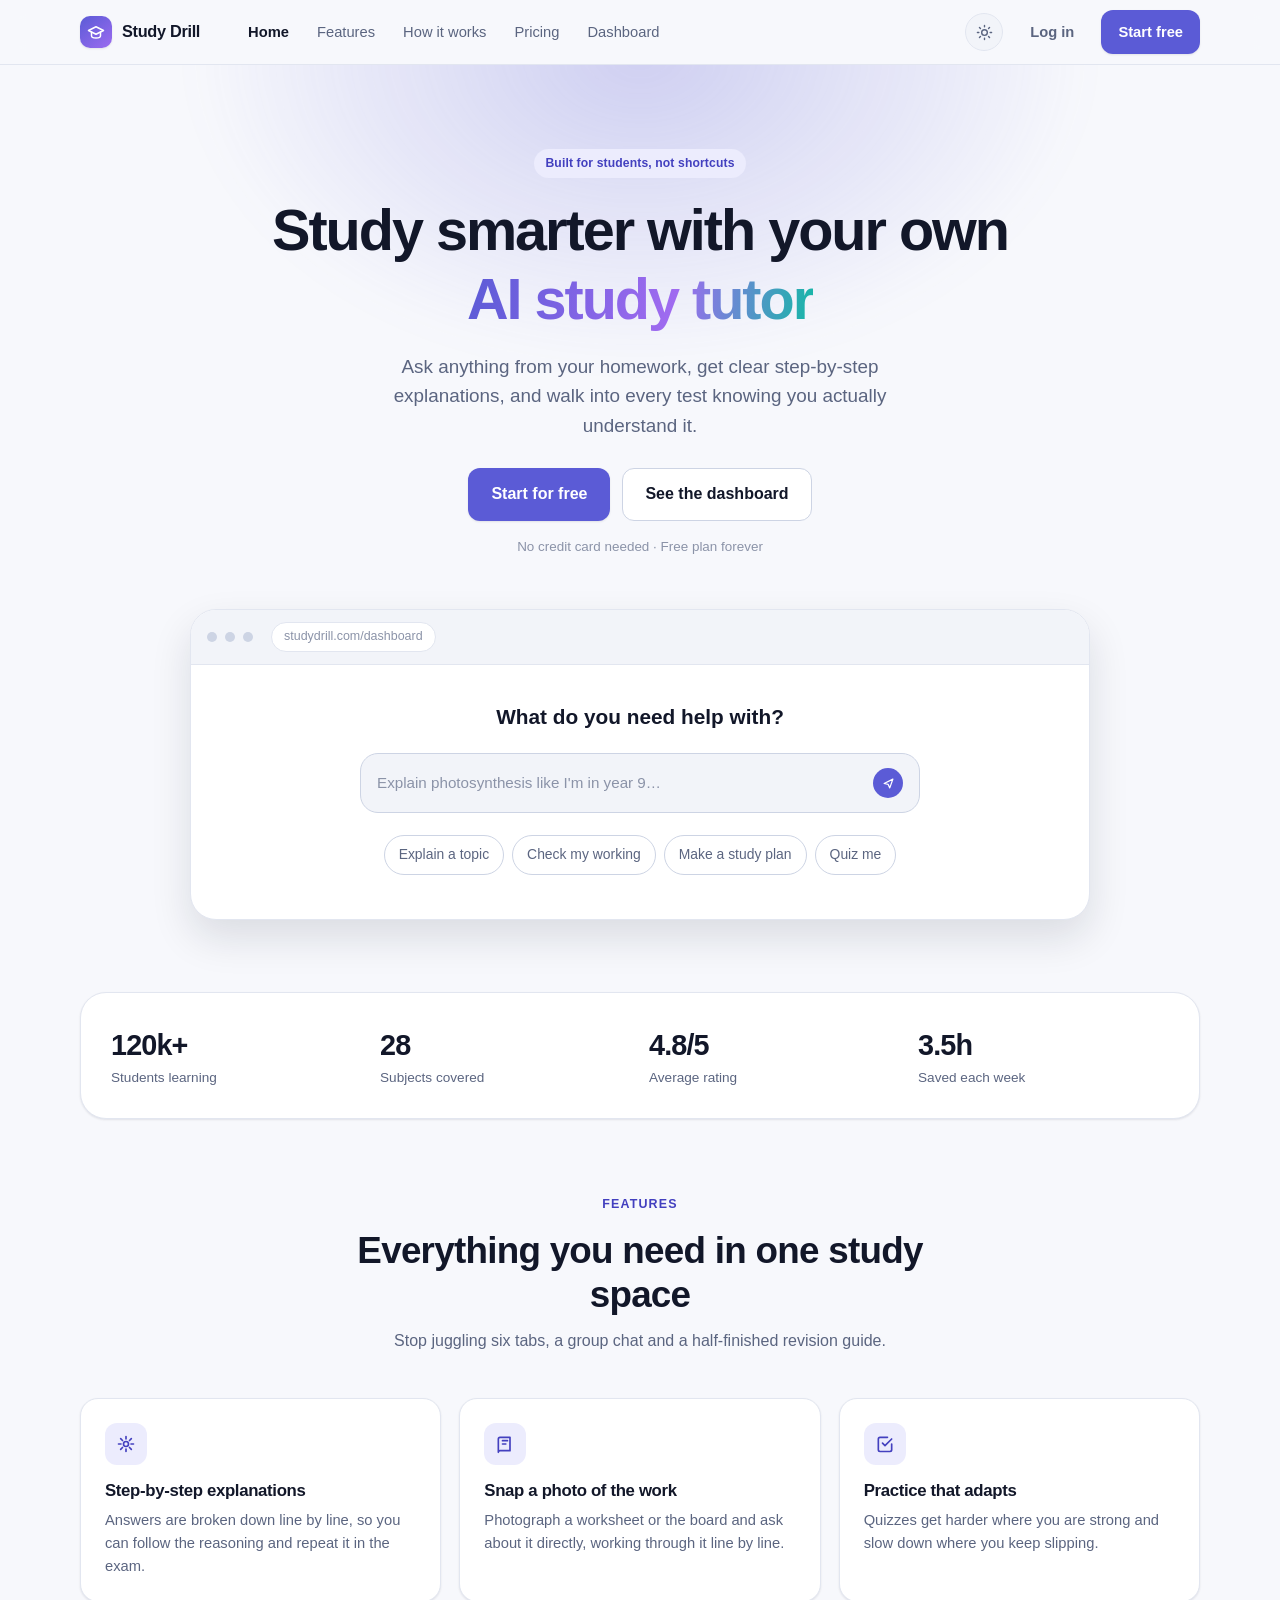
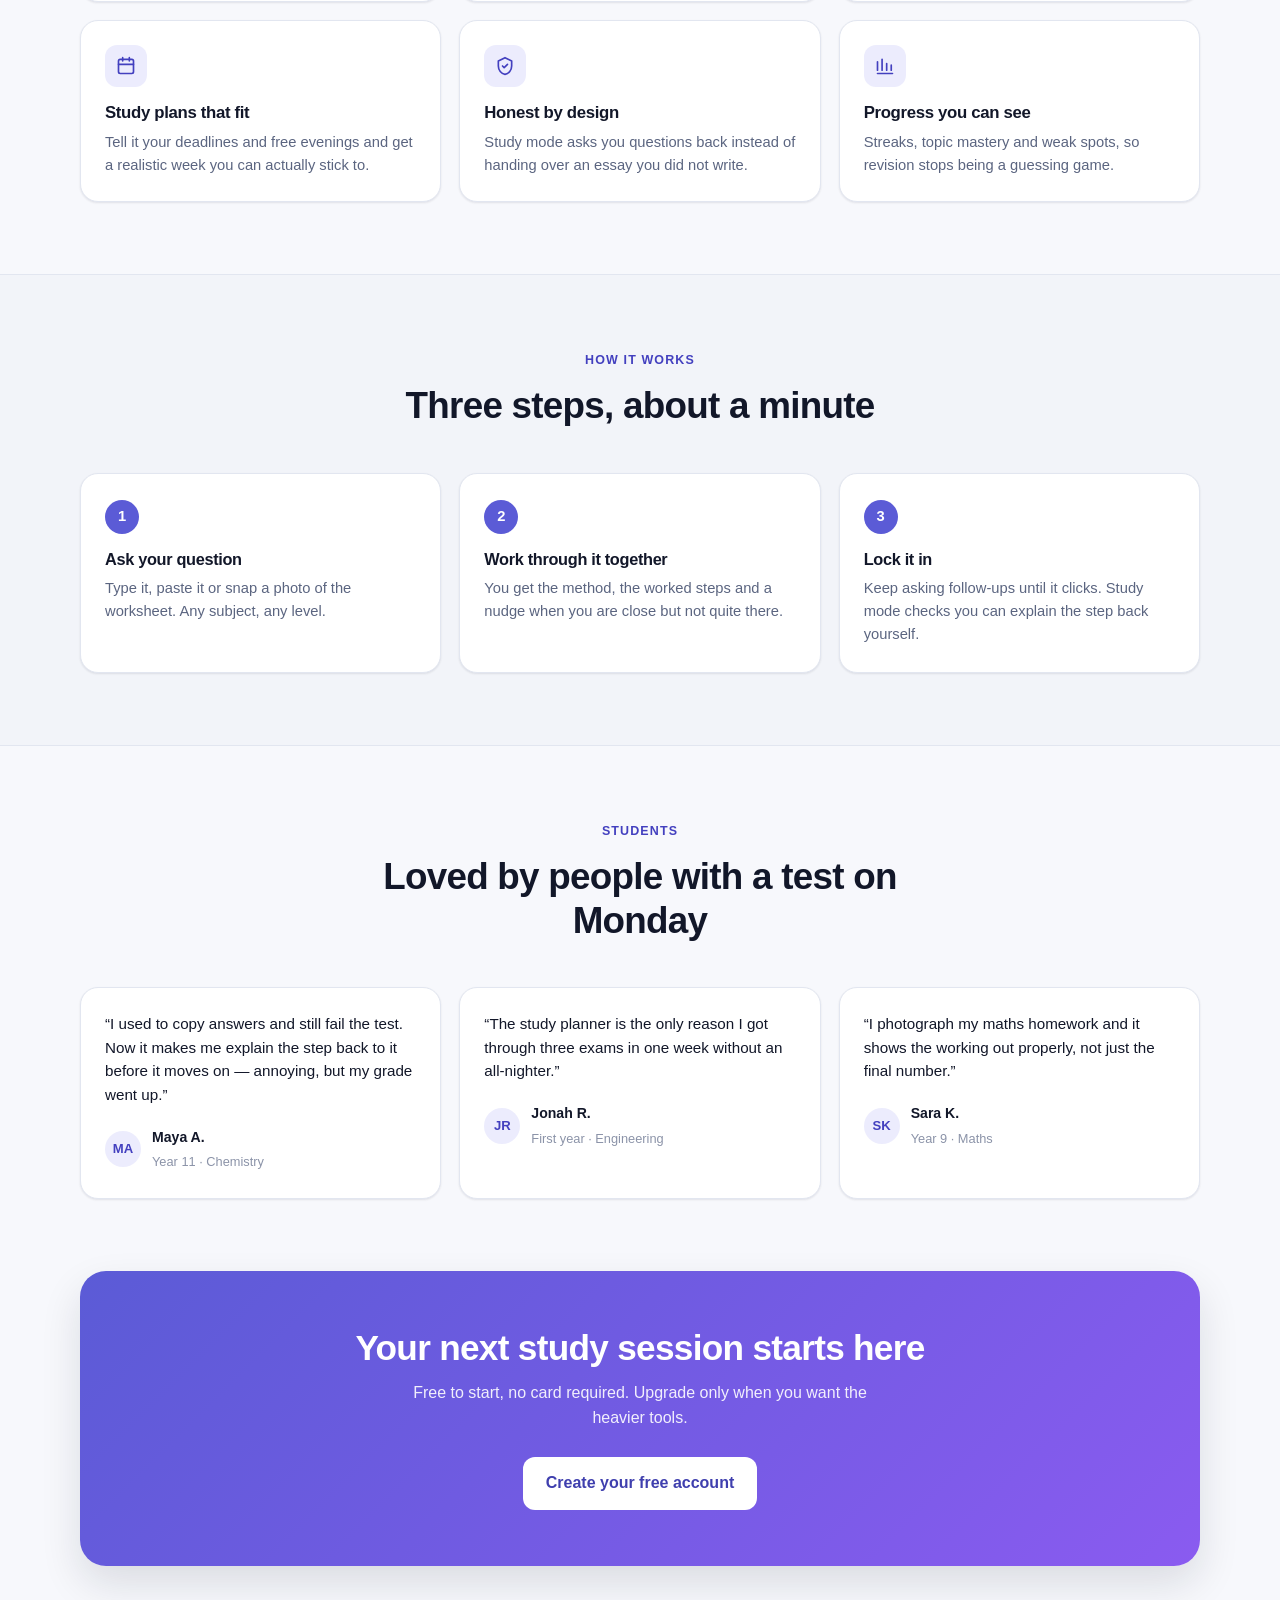
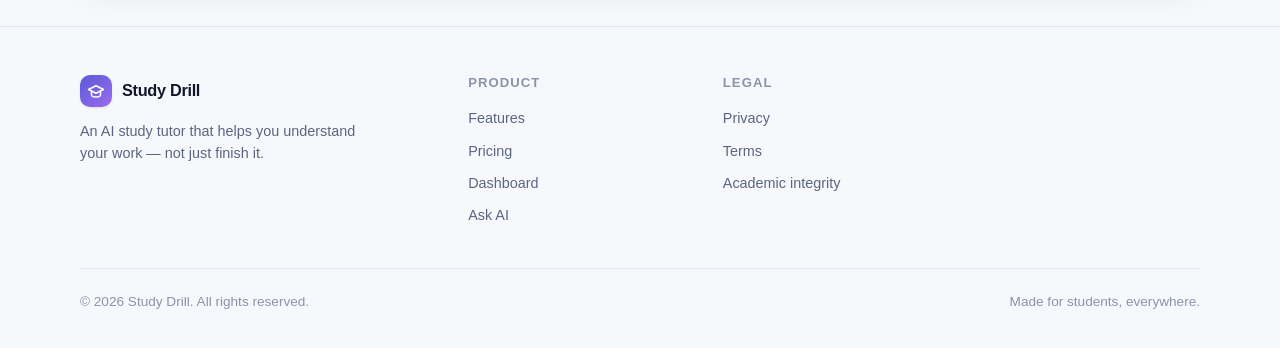
==== commit 5b95e009: "Add files via upload" ====
--- a/index.html
+++ b/index.html
@@ -3,12 +3,12 @@
 <head>
 <meta charset="utf-8" />
 <meta name="viewport" content="width=device-width, initial-scale=1" />
-<title>RewardTutor — Your AI study tutor</title>
-<meta name="description" content="RewardTutor helps students understand homework, revise faster and stay on top of every subject — with step-by-step explanations instead of just answers." />
+<title>Study Drill — Your AI study tutor</title>
+<meta name="description" content="Study Drill helps students understand homework, revise faster and stay on top of every subject — with step-by-step explanations instead of just answers." />
 <link rel="icon" href="data:image/svg+xml,<svg xmlns='http://www.w3.org/2000/svg' viewBox='0 0 100 100'><rect width='100' height='100' rx='26' fill='%235b5bd6'/><path d='M50 22 84 40 50 58 16 40z' fill='white'/><path d='M30 48v18c0 7 9 12 20 12s20-5 20-12V48' stroke='white' stroke-width='7' fill='none' stroke-linecap='round'/></svg>" />
 <style data-sp="core">
 /* ============================================================
-   RewardTutor — shared styles
+   Study Drill — shared styles
    ============================================================ */
 
 /* ---------- Tokens ---------- */
@@ -900,7 +900,7 @@
       <span class="brand-mark" aria-hidden="true">
         <svg viewBox="0 0 24 24" fill="none" stroke="currentColor" stroke-width="2" stroke-linecap="round" stroke-linejoin="round"><path d="M22 10 12 5 2 10l10 5 10-5Z"/><path d="M6 12v5c0 1.7 2.7 3 6 3s6-1.3 6-3v-5"/></svg>
       </span>
-      <span class="brand-name">RewardTutor</span>
+      <span class="brand-name">Study Drill</span>
     </a>
 
     <nav class="site-nav" data-site-nav aria-label="Main">
@@ -950,7 +950,7 @@
       <div class="hero-preview">
         <div class="preview-bar">
           <span class="dot"></span><span class="dot"></span><span class="dot"></span>
-          <span class="preview-url">rewardtutor.com/dashboard</span>
+          <span class="preview-url">studydrill.com/dashboard</span>
         </div>
         <div class="preview-body">
           <p class="preview-q">What do you need help with?</p>
@@ -1112,7 +1112,7 @@
           <span class="brand-mark" aria-hidden="true">
             <svg viewBox="0 0 24 24" fill="none" stroke="currentColor" stroke-width="2" stroke-linecap="round" stroke-linejoin="round"><path d="M22 10 12 5 2 10l10 5 10-5Z"/><path d="M6 12v5c0 1.7 2.7 3 6 3s6-1.3 6-3v-5"/></svg>
           </span>
-          <span class="brand-name">RewardTutor</span>
+          <span class="brand-name">Study Drill</span>
         </a>
         <p>An AI study tutor that helps you understand your work — not just finish it.</p>
       </div>
@@ -1134,7 +1134,7 @@
     </div>
 
     <div class="footer-bottom">
-      <span>© <span data-year>2026</span> RewardTutor. All rights reserved.</span>
+      <span>© <span data-year>2026</span> Study Drill. All rights reserved.</span>
       <span>Made for students, everywhere.</span>
     </div>
   </div>
@@ -1142,7 +1142,7 @@
 
 <script data-sp="app">
 /* ============================================================
-   RewardTutor — UI behaviour and OpenAI chat
+   Study Drill — UI behaviour and OpenAI chat
    ------------------------------------------------------------
    The API key is never stored in these files. It is entered in
    Settings and kept in this browser's localStorage, so each
@@ -1558,7 +1558,7 @@
           a.setAttribute("href", isPlusCta ? "settings.html#billing" : "#");
           a.textContent = isPlusCta ? "Your current plan" : "Free plan";
         });
-        say("You are on Plus. Thanks for supporting RewardTutor.");
+        say("You are on Plus. Thanks for supporting Study Drill.");
         return;
       }
 
@@ -1753,7 +1753,7 @@
 
   /* ---------- Chat ---------- */
   var SYSTEM_PROMPT =
-    "You are RewardTutor, a study tutor for school and university students. " +
+    "You are Study Drill, a study tutor for school and university students. " +
     "Explain using short numbered steps in plain language, and show the method so the student can repeat it themselves. " +
     "If the request is for graded work such as a full essay, give an outline, feedback and the next step instead of writing it for them. " +
     "Keep answers focused and end with a brief check-for-understanding question when it helps.";
@@ -1918,7 +1918,7 @@
 
       var who = document.createElement("div");
       who.className = "msg-who";
-      who.textContent = role === "user" ? "You" : "RewardTutor";
+      who.textContent = role === "user" ? "You" : "Study Drill";
 
       var t = document.createElement("div");
       t.className = "msg-text";
@@ -2603,7 +2603,7 @@
             question_usage: parts[1],
             sessions: parts[0]
           };
-          saveFile(JSON.stringify(payload, null, 2), "rewardtutor-data.json");
+          saveFile(JSON.stringify(payload, null, 2), "studydrill-data.json");
           exportBtn.disabled = false;
           status(exportMsg, "Downloaded " + parts[0].length +
             (parts[0].length === 1 ? " session." : " sessions."), "good");
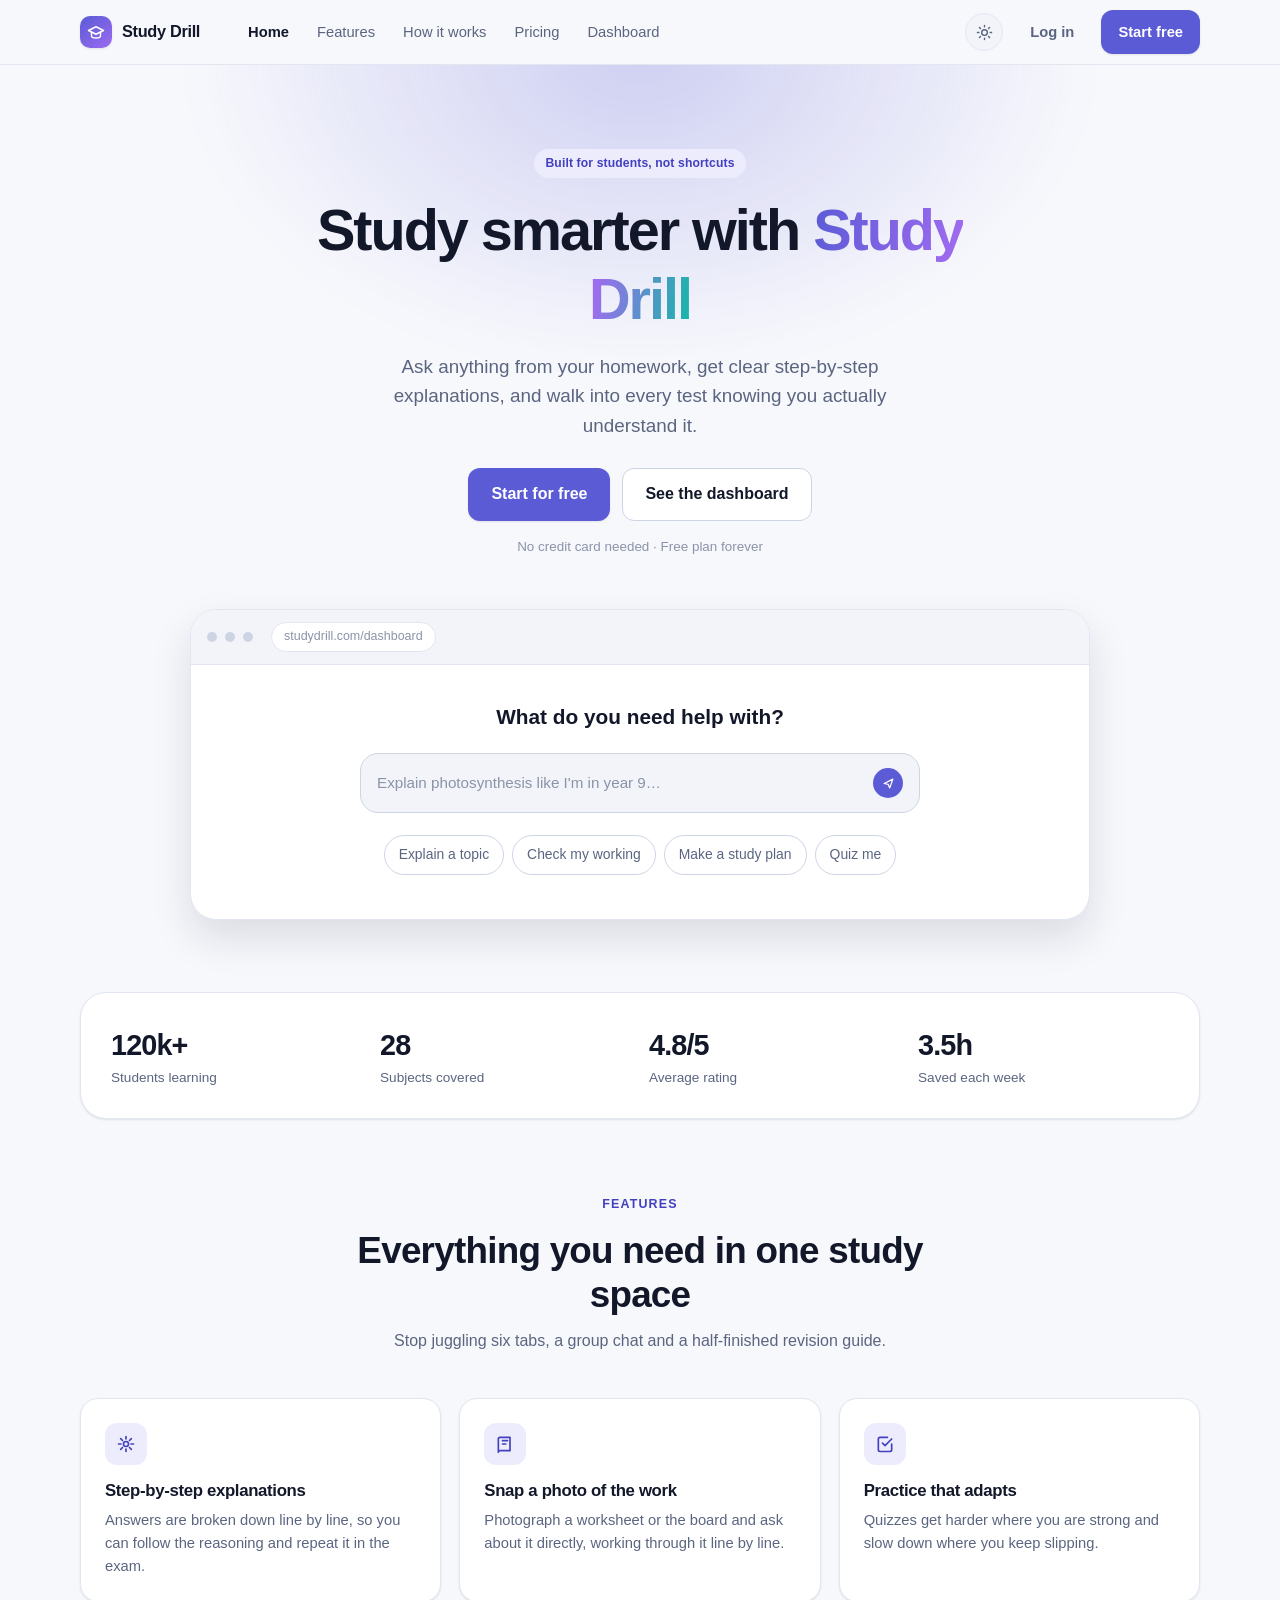
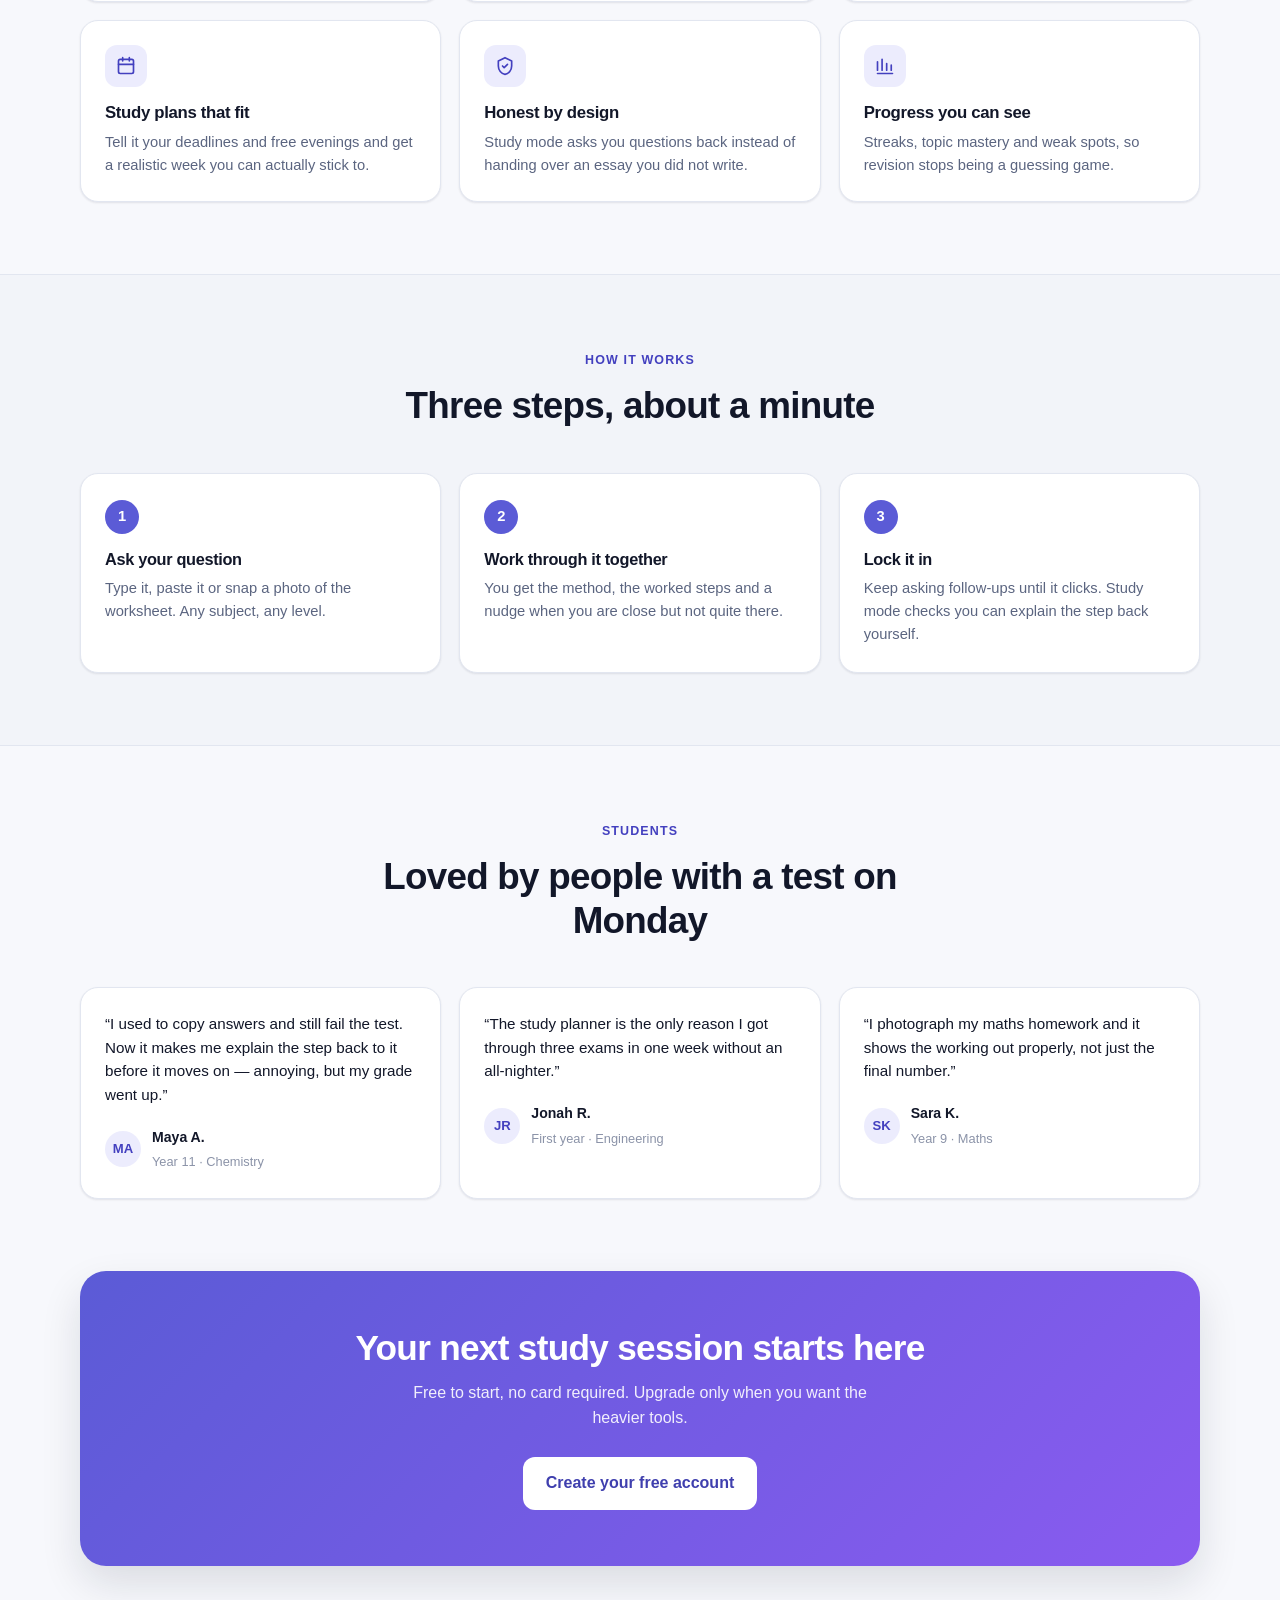
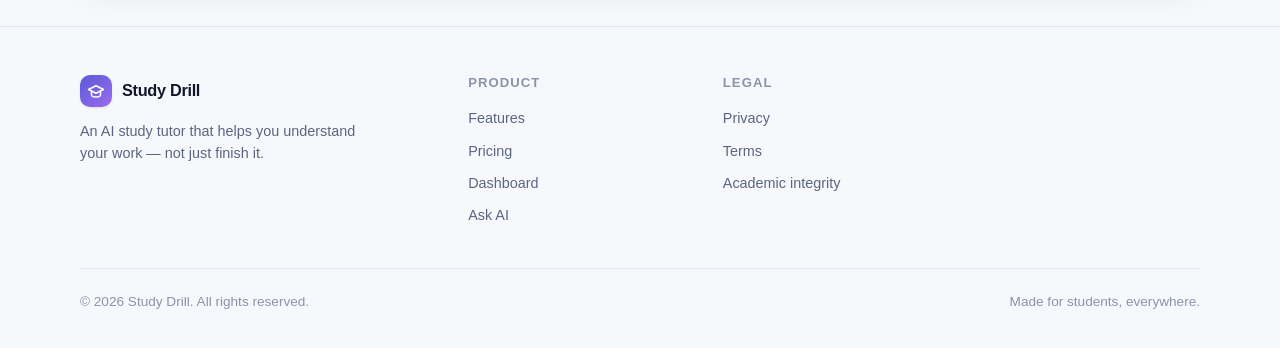
==== commit 886541b4: "Add files via upload" ====
--- a/index.html
+++ b/index.html
@@ -936,7 +936,7 @@
     <div class="container">
       <div class="hero-inner">
         <span class="badge badge-brand">Built for students, not shortcuts</span>
-        <h1 style="margin-top:18px">Study smarter with your own <span class="grad">AI study tutor</span></h1>
+        <h1 style="margin-top:18px">Study smarter with <span class="grad">Study Drill</span></h1>
         <p class="hero-sub">
           Ask anything from your homework, get clear step-by-step explanations, and walk into every test knowing you actually understand it.
         </p>
